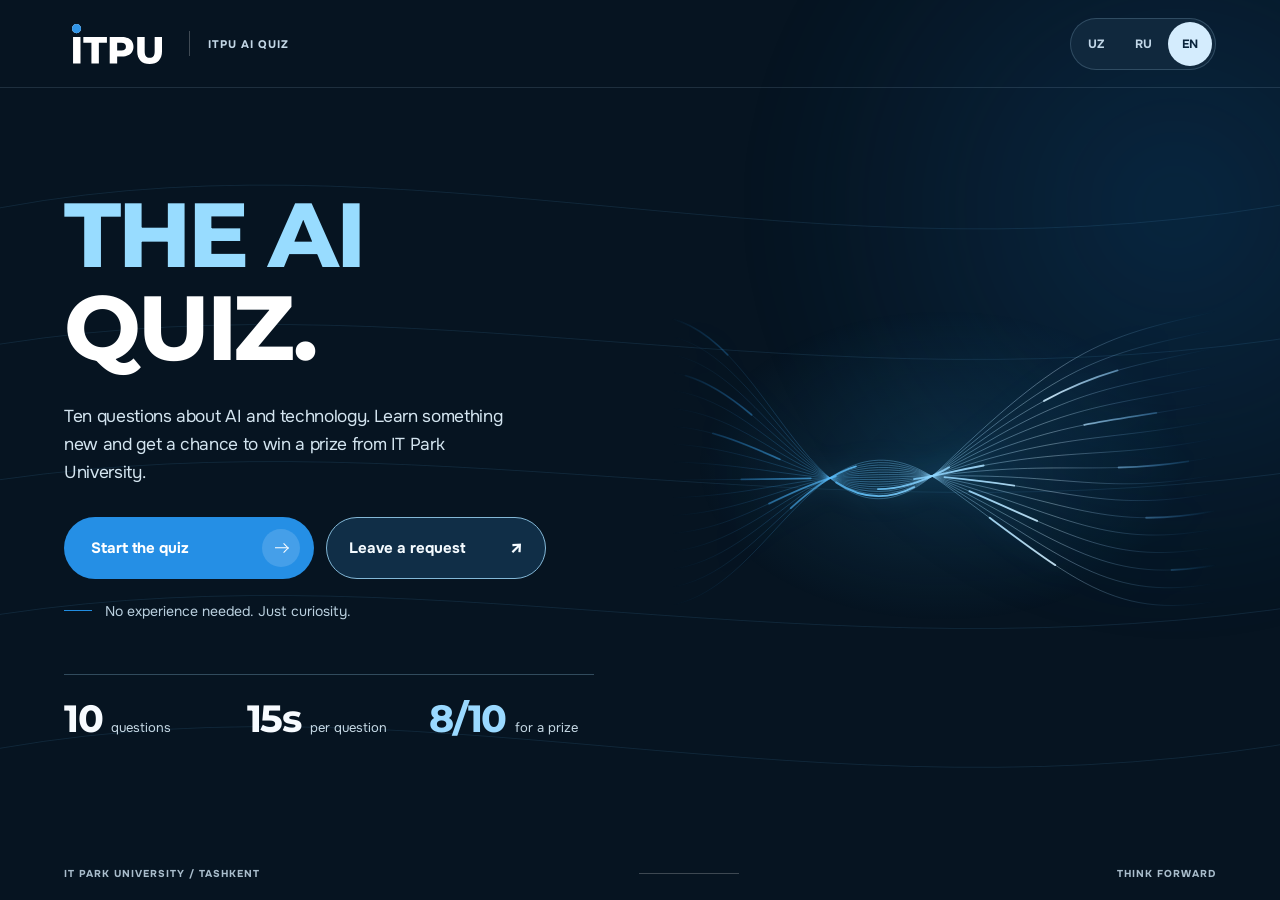
==== index.html @ 9bab6d3f "Improve AI fairness scenario" ====
<!doctype html>
<html lang="ru">
<head>
  <meta charset="UTF-8">
  <meta name="viewport" content="width=device-width,initial-scale=1,viewport-fit=cover">
  <meta name="theme-color" content="#091421">
  <meta name="description" content="ITPU AI Quiz — десять вопросов на логику и критическое мышление от IT Park University.">
  <meta property="og:title" content="ITPU AI Quiz — Your AI Instinct">
  <meta property="og:description" content="10 questions · 10 seconds each · IT Park University">
  <link rel="icon" href="assets/favicon.svg" type="image/svg+xml">
  <link rel="preload" href="assets/onest.ttf" as="font" type="font/ttf" crossorigin>
  <link rel="preload" href="assets/montserrat.ttf" as="font" type="font/ttf" crossorigin>
  <link rel="stylesheet" href="styles.css?v=20261111c">
  <title>ITPU AI Quiz — IT Park University</title>
</head>
<body data-stage="intro">
  <a class="skip" href="#screen">Skip to content</a>
  <div class="atmosphere" aria-hidden="true"><div class="atmosphere__grid"></div><div class="atmosphere__aura"></div><canvas id="ambient-canvas"></canvas></div>
  <div class="app-shell">
    <header class="site-header">
      <div class="header-brand"><a class="brand" href="./" aria-label="IT Park University"><img alt="ITPU" src="assets/itpu-logo.svg" width="106" height="52"></a><span class="brand-separator"></span><span class="brand-caption" id="brand-caption">ITPU AI QUIZ</span></div>
      <div class="header-tools"><span class="header-code">ITPU / 001</span><div class="language" role="group" aria-label="Language"><button data-lang="uz" type="button">UZ</button><button data-lang="ru" type="button">RU</button><button data-lang="en" type="button">EN</button></div></div>
    </header>
    <main id="screen" class="screen" tabindex="-1"></main>
    <footer class="site-footer"><span>IT PARK UNIVERSITY / TASHKENT</span><i></i><span>THINK FORWARD</span></footer>
  </div>
  <div class="wipe" id="wipe" aria-hidden="true"><span>ITPU<span class="wipe-dot">.</span></span></div>
  <div class="toast" id="toast" role="status" aria-live="polite"></div>
  <dialog id="privacy-dialog" class="privacy-dialog" aria-labelledby="privacy-title"><button id="privacy-close" class="privacy-close" type="button" aria-label="Close"><span aria-hidden="true"></span></button><span class="eyebrow">ITPU / PRIVACY</span><h2 id="privacy-title"></h2><p id="privacy-copy"></p><a id="privacy-link" href="https://itpu.uz/privacy" target="_blank" rel="noopener noreferrer"></a></dialog>
  <iframe hidden name="itpu-post-target" title="Registration transport" tabindex="-1"></iframe>
  <script src="config.js?v=20261111c"></script><script src="copy.js?v=20261111c"></script><script src="questions.js?v=20261111c"></script>
  <script src="app.js?v=20261111c"></script>
</body>
</html>
---- styles.css ----
@font-face{font-family:Montserrat;src:url('assets/montserrat.ttf') format('truetype');font-weight:100 900;font-style:normal;font-display:swap}
:root{--night:#091421;--night2:#0d2136;--blue:#3095e8;--sky:#75c1ff;--paper:#f6f9fc;--ink:#14283d;--muted:#78889a;--gap:clamp(22px,5.5vw,91px);--ease:cubic-bezier(.22,1,.36,1);font-family:Montserrat,Arial,sans-serif}
*,:before,:after{box-sizing:border-box}
html{min-height:100%;scroll-behavior:smooth}
body{margin:0;background:var(--night);color:white;min-height:100svh;-webkit-font-smoothing:antialiased;transition:background .6s var(--ease),color .6s var(--ease)}
body[data-stage='form'],body[data-stage='quiz']{background:var(--paper);color:var(--ink)}
button,input,select{font:inherit}button{cursor:pointer;-webkit-tap-highlight-color:transparent}a{color:inherit;text-decoration:none}
button:disabled{cursor:default}button:focus-visible,a:focus-visible,input:focus-visible,select:focus-visible{outline:3px solid #6db8f4;outline-offset:3px}
::selection{background:var(--blue);color:white}[hidden]{display:none!important}
.skip{position:absolute;left:12px;top:-120px;z-index:1000;background:white;color:black;padding:12px}.skip:focus{top:10px}
.app-shell{position:relative;z-index:2;display:flex;flex-direction:column;min-height:100svh;overflow:hidden;isolation:isolate}
.site-header{display:flex;align-items:center;justify-content:space-between;gap:16px;padding:18px var(--gap);min-height:90px;position:relative;z-index:20}
.header-brand,.header-tools{display:flex;align-items:center;gap:22px}.brand{display:flex;align-items:center;width:107px;height:54px}.brand img{width:106px;height:52px;object-fit:contain}
body[data-stage='form'] .brand img,body[data-stage='quiz'] .brand img{filter:brightness(0)}
.brand-separator{height:25px;width:1px;background:#ffffff3b}.brand-caption,.header-code,.site-footer,.eyebrow,.micro,.quiz-index,.question-tag,.result-badge{font-size:10px;letter-spacing:.15em;font-weight:750;text-transform:uppercase}
.brand-caption{color:#97a7ba}.header-code{color:#8da4b9}.language{display:flex;align-items:center;gap:3px;border:1px solid #ffffff30;background:#ffffff09;padding:4px;border-radius:99px;backdrop-filter:blur(12px)}
.language button{color:#b4c6d5;background:transparent;min-width:38px;height:32px;border-radius:99px;font-size:11px;font-weight:800;transition:background .25s,color .25s,transform .25s}.language button:hover{transform:translateY(-2px)}.language button[aria-pressed='true']{background:white;color:var(--night)}
body[data-stage='form'] .language,body[data-stage='quiz'] .language{background:#e9f0f7;border-color:#d9e4ee}body[data-stage='form'] .language button,body[data-stage='quiz'] .language button{color:#6f8195}body[data-stage='form'] .language button[aria-pressed='true'],body[data-stage='quiz'] .language button[aria-pressed='true']{background:var(--night);color:white}
body[data-stage='form'] .brand-separator,body[data-stage='quiz'] .brand-separator{background:#21395428}body[data-stage='form'] .brand-caption,body[data-stage='quiz'] .brand-caption{color:#66788c}
.site-footer{position:relative;z-index:3;display:flex;align-items:center;justify-content:space-between;gap:20px;color:#8a9bab;padding:18px var(--gap) max(20px,env(safe-area-inset-bottom));white-space:nowrap}.site-footer i{height:1px;width:100px;max-width:10vw;background:#ffffff39}body[data-stage='form'] .site-footer,body[data-stage='quiz'] .site-footer{color:#8393a3}body[data-stage='form'] .site-footer i,body[data-stage='quiz'] .site-footer i{background:#21395424}
.screen{position:relative;z-index:3;flex:1;width:100%;min-width:0;padding:18px var(--gap) 24px;display:flex;justify-content:center;align-items:center}.screen:focus{outline:none}.screen.enter>*{animation:rise .8s var(--ease) both}
@keyframes rise{from{opacity:0;transform:translateY(21px);filter:blur(5px)}to{opacity:1;transform:none;filter:blur(0)}}
.atmosphere{position:fixed;inset:0;pointer-events:none;overflow:hidden;z-index:0;transition:opacity .6s}.atmosphere__grid{position:absolute;inset:0;background-image:linear-gradient(#78b7ed0e 1px,transparent 1px),linear-gradient(90deg,#78b7ed0e 1px,transparent 1px);background-size:72px 72px;mask-image:linear-gradient(90deg,transparent 0%,black 50%)}
.atmosphere__aura{position:absolute;width:900px;max-width:105vw;aspect-ratio:1;right:-27%;top:-27%;border-radius:50%;background:radial-gradient(circle,#1b66aa40,transparent 68%);filter:blur(22px);animation:aura 18s infinite alternate ease-in-out}
#ambient-canvas{position:absolute;inset:0;width:100%;height:100%;opacity:.68}body[data-stage='form'] .atmosphere,body[data-stage='quiz'] .atmosphere{opacity:.1}
@keyframes aura{to{transform:translate(8%,10%) scale(1.1)}}
.eyebrow{display:flex;align-items:center;gap:12px;color:#99caf0}.eyebrow:before{content:'';width:7px;height:7px;flex-shrink:0;background:var(--blue);border-radius:50%;box-shadow:0 0 14px var(--blue)}
.hero{display:grid;grid-template-columns:minmax(0,1.05fr) minmax(320px,.95fr);gap:clamp(10px,4vw,60px);align-items:center;width:min(100%,1450px);min-height:min(680px,76vh)}
.hero-copy{position:relative;z-index:2}.hero h1{font-weight:780;letter-spacing:-.082em;line-height:.92;font-size:clamp(58px,8.3vw,148px);margin:33px 0 29px;white-space:nowrap}.hero h1 span{display:block}.hero h1 span:first-child{color:#6dc0ff}
.hero-lead{color:#c0cddb;line-height:1.7;font-size:clamp(14px,1.3vw,18px);letter-spacing:-.02em;max-width:510px;margin:0 0 30px}
.main-button{position:relative;display:inline-flex;align-items:center;justify-content:space-between;gap:26px;border:0;border-radius:99px;background:var(--blue);color:white;min-height:64px;min-width:250px;padding:0 14px 0 27px;font-size:13px;font-weight:740;box-shadow:0 15px 40px #1577ca36;transition:transform .32s var(--ease),box-shadow .32s,background .2s;overflow:hidden}
.main-button:before{content:'';position:absolute;inset:0;background:linear-gradient(115deg,transparent 35%,#ffffff32,transparent 67%);transform:translateX(-140%);transition:transform .65s}.main-button:hover:before{transform:translateX(140%)}.main-button:hover{transform:translateY(-3px);background:#2088df;box-shadow:0 20px 45px #1682d74c}.main-button:active{transform:scale(.99)}.main-button:disabled{opacity:.55;transform:none}
.button-arrow{position:relative;width:38px;height:38px;display:grid;place-items:center;border-radius:50%;background:#ffffff28;font-size:20px;flex:0 0 38px}
.hero-note{display:flex;align-items:center;gap:13px;margin:23px 0 0;font-size:11px;color:#8d9fb1}.hero-note:before{content:'';width:28px;height:1px;background:var(--blue)}
.hero-stats{display:flex;gap:clamp(17px,2.8vw,45px);align-items:baseline;margin-top:clamp(41px,7vh,85px);padding-top:21px;border-top:1px solid #ffffff2d;max-width:635px}.stat{display:flex;align-items:baseline;gap:10px}.stat strong{font-size:clamp(27px,3vw,43px);font-weight:730;letter-spacing:-.085em;white-space:nowrap}.stat span{font-size:10px;color:#9aa9b8}.stat:nth-child(3) strong{color:var(--sky)}
.hero-visual{height:min(650px,70vh);min-height:410px;position:relative;display:grid;place-items:center}.hero-visual>small{position:absolute;top:7%;right:4%;color:#7491a9;font-size:10px;letter-spacing:.17em;font-weight:750}
.orb-wrap{position:relative;width:min(42vw,555px);aspect-ratio:1;display:grid;place-items:center;animation:float 8s infinite alternate ease-in-out}.orb-glow{position:absolute;inset:0;background:radial-gradient(circle,#248fe963,transparent 65%);filter:blur(23px)}
.orb{width:72%;aspect-ratio:1;border-radius:50%;position:relative;overflow:hidden;transform:rotate(-14deg);background:radial-gradient(circle at 32% 26%,#d2f1ff,#67b7f5 18%,#165f9f 45%,#072643 69%,#010e20 100%);box-shadow:inset -25px -20px 52px #000a,inset 18px 12px 42px #c9ebff48,0 0 75px #258de854}
.orb:before{content:'';position:absolute;inset:0;border-radius:50%;background:repeating-linear-gradient(0deg,transparent 0 13px,#ffffff23 14px,transparent 15px),repeating-linear-gradient(90deg,transparent 0 13px,#ffffff1e 14px,transparent 15px);mask-image:radial-gradient(circle,black 40%,transparent 74%);animation:orbit-grid 16s linear infinite}
.orb:after{content:'';position:absolute;inset:0;border-radius:50%;background:radial-gradient(circle at 32% 27%,#ffffffa0,transparent 28%),linear-gradient(130deg,transparent 50%,#0008 87%)}
.orb-ring{position:absolute;width:94%;aspect-ratio:1;border:1px solid #a4d8ff66;border-radius:50%;transform:rotateX(63deg) rotateZ(-18deg);animation:spin 21s linear infinite}.orb-ring--two{width:114%;transform:rotateY(62deg) rotateZ(34deg);opacity:.55;animation-duration:28s;animation-direction:reverse}.orb-ring--three{width:126%;border-style:dashed;opacity:.4;animation-duration:32s}
.orb-chip{position:absolute;right:-2%;bottom:16%;font-size:10px;color:#bfd8ec;letter-spacing:.12em;line-height:1.8;padding:14px 19px;background:#071b32b9;border:1px solid #a2d1ff40;border-radius:10px;backdrop-filter:blur(13px)}.orb-chip b{display:block;font-size:23px;color:white;letter-spacing:-.06em}
@keyframes float{to{transform:translateY(-20px) rotate(2deg)}}@keyframes orbit-grid{to{transform:rotate(360deg)}}@keyframes spin{to{transform:rotateX(63deg) rotateZ(342deg)}}
.form-shell{width:min(100%,1330px);display:grid;grid-template-columns:minmax(0,.82fr) minmax(0,1fr);background:white;border:1px solid #dfe8f1;border-radius:19px;overflow:hidden;box-shadow:0 39px 95px #173b5e16;min-height:610px}
.form-aside{background:var(--night);padding:clamp(30px,4vw,65px);color:white;display:flex;flex-direction:column;justify-content:space-between;overflow:hidden;position:relative}.form-aside:before{content:'';position:absolute;width:600px;height:600px;right:-280px;top:0;background:radial-gradient(circle,#268de36b,transparent 60%);filter:blur(28px)}.form-aside>*{position:relative}
.form-aside-num{font-size:clamp(130px,19vw,250px);font-weight:760;line-height:.9;color:transparent;-webkit-text-stroke:1px #98d3ff5c;letter-spacing:-.13em}.form-aside h2{font-size:clamp(34px,4vw,65px);line-height:1.03;letter-spacing:-.07em;margin:0 0 16px;font-weight:735}.form-aside p{font-size:13px;line-height:1.75;color:#a8bbce;margin:0;max-width:410px}
.form-panel{display:flex;justify-content:center;flex-direction:column;padding:clamp(28px,4vw,62px)}.form-kicker{color:#208ce0;font-size:10px;font-weight:790;letter-spacing:.17em;margin:0 0 19px}.form-panel h1{font-size:clamp(27px,3vw,45px);font-weight:755;line-height:1.1;letter-spacing:-.065em;margin:0 0 14px}.form-desc{font-size:12px;color:#6f7f8f;line-height:1.6;margin:0 0 25px;max-width:510px}
.form-grid{display:grid;grid-template-columns:1fr 1fr;gap:16px}.field{display:flex;flex-direction:column;min-width:0;gap:8px}.field.full{grid-column:1/-1}.field>span{font-size:11px;color:#32475b;font-weight:740}.field small{color:#8c99a7;font-weight:520}
.field input,.field select{height:51px;width:100%;min-width:0;border:1px solid #dae4ed;border-radius:9px;background:#fafdff;color:#172c42;padding:0 14px;outline:none;font-size:12px;font-weight:590;transition:border-color .2s,box-shadow .2s}.field input::placeholder{color:#a3afbc;font-weight:500}.field input:focus,.field select:focus{border-color:#459fe6;box-shadow:0 0 0 4px #2e9df41a}
.field select{appearance:none;background-image:url("data:image/svg+xml,%3Csvg xmlns='http://www.w3.org/2000/svg' width='20' height='20'%3E%3Cpath d='m4 7 6 6 6-6' fill='none' stroke='%23566d82' stroke-width='1.6'/%3E%3C/svg%3E");background-repeat:no-repeat;background-position:right 10px center;padding-right:29px}
.check{display:flex;align-items:flex-start;gap:10px;font-size:11px;line-height:1.55;color:#526779;margin-top:14px;cursor:pointer}.check input{flex:0 0 18px;width:18px;height:18px;margin:0;accent-color:var(--blue)}.notice{border:1px solid #d0e5f8;border-radius:9px;background:#eef7ff;color:#4b6781;padding:12px;font-size:11px;line-height:1.6;margin-top:15px}
.text-link{display:inline;border:0;background:none;padding:0;color:#178bdc;text-decoration:underline;text-underline-offset:3px;font-size:11px;font-weight:650}.reg-actions{display:flex;flex-direction:column;gap:12px;margin-top:18px}.reg-actions .main-button{width:100%;min-height:56px}.guest{border:0;background:none;color:#74889a;font-size:11px;padding:8px;text-decoration:underline;text-underline-offset:3px}.reg-error{font-size:11px;color:#bb3446;line-height:1.5;font-weight:650;margin:0}
.ready{width:min(100%,990px);text-align:center;padding:40px 0 58px;position:relative}.ready:before{content:'';position:absolute;width:min(63vw,600px);aspect-ratio:1;top:37%;left:50%;transform:translate(-50%,-50%);border-radius:50%;border:1px solid #4288c92e;box-shadow:0 0 0 80px #4288c90c,0 0 0 165px #4288c907;pointer-events:none}.ready>*{position:relative}.ready .eyebrow{justify-content:center}.ready-number{font-size:clamp(100px,18vw,200px);font-weight:770;letter-spacing:-.14em;color:#54b5fa;line-height:.87;margin:30px 0}.ready h1{font-size:clamp(38px,6.6vw,83px);line-height:1.05;font-weight:765;letter-spacing:-.075em;margin:0 auto 23px;max-width:900px}.ready p{max-width:670px;margin:0 auto 30px;color:#b5c9d9;font-size:clamp(13px,1.35vw,17px);line-height:1.75}.ready .main-button{min-width:275px}
.quiz-shell{width:min(100%,1370px);padding-block:10px;min-height:570px;display:flex;flex-direction:column;justify-content:center}.quiz-head{display:flex;align-items:flex-end;justify-content:space-between;gap:15px;margin-bottom:18px}.quiz-index{color:#788da0}.quiz-index b{font-size:32px;letter-spacing:-.075em;color:var(--ink);margin:0 6px}.quiz-head small{font-size:10px;color:#91a3b3;letter-spacing:.1em;font-weight:650}.progress{background:#e0e9f1;height:4px;border-radius:99px;overflow:hidden;margin-bottom:clamp(28px,5vh,60px)}.progress span{display:block;height:100%;background:var(--blue);border-radius:99px;transition:width .4s var(--ease)}
.quiz-grid{display:grid;grid-template-columns:minmax(0,.95fr) minmax(0,1.07fr);align-items:center;gap:clamp(25px,5vw,80px)}.question-side{display:flex;flex-direction:column;justify-content:space-between;align-self:stretch;min-width:0;padding:13px 0}.question-tag{color:#2897e6;display:flex;align-items:center;gap:12px;margin-bottom:25px}.question-tag:before{content:'';height:1px;width:25px;background:var(--blue)}.question-side h1{font-size:clamp(30px,4vw,59px);font-weight:770;line-height:1.16;letter-spacing:-.064em;color:var(--ink);margin:0;text-wrap:balance}
.timer-block{margin-top:34px;display:flex;align-items:center;gap:21px}.timer{position:relative;width:108px;height:108px;flex:0 0 108px}.timer svg{height:100%;width:100%;transform:rotate(-90deg)}.timer circle{fill:none;stroke-width:5}.timer-track{stroke:#dae8f3}.timer-progress{stroke:var(--blue);stroke-linecap:round}.timer strong{position:absolute;inset:0;display:grid;place-items:center;font-size:32px;letter-spacing:-.07em;color:var(--ink);font-variant-numeric:tabular-nums}.timer-label{display:flex;flex-direction:column;gap:9px}.timer-label span{font-size:10px;letter-spacing:.14em;color:#859bb0;font-weight:750}.timer-label b{font-size:12px;font-weight:680;color:#42617a}.quiz-shell.urgent .timer-progress{stroke:#e06765}.quiz-shell.urgent .timer strong{color:#d24e57}
.answers{display:flex;flex-direction:column;gap:9px}.answer{display:flex;align-items:center;gap:15px;width:100%;min-height:71px;border:1px solid #d9e4ee;border-radius:12px;padding:11px 18px;background:white;color:#193047;text-align:left;line-height:1.4;font-size:clamp(12px,1vw,14px);font-weight:650;box-shadow:0 4px 14px #173b5e08;transition:transform .23s var(--ease),background .2s,border-color .2s,box-shadow .2s}.answer:hover:not(:disabled){transform:translateX(5px);border-color:#8fc7f2;box-shadow:0 13px 28px #1b80cd1c}.answer-key{display:grid;place-items:center;border:1px solid #dbe7f0;border-radius:8px;color:#7d90a4;width:35px;height:35px;flex:0 0 35px;font-size:11px}.answer-text{min-width:0;flex:1}.answer-arrow{font-size:18px;color:#569ed9;opacity:0;transform:translateX(-5px);transition:opacity .2s,transform .2s}.answer:hover:not(:disabled) .answer-arrow{opacity:1;transform:none}.answer.selected{background:#1b83d7;border-color:#1b83d7;color:white;transform:translateX(4px);box-shadow:0 15px 35px #217ecc46}.answer.selected .answer-key{color:white;background:#ffffff24;border-color:#ffffff6c}.answer.selected .answer-arrow{color:white;opacity:1;transform:none}.answer.locked:not(.selected){opacity:.42}
.quiz-foot{display:flex;align-items:center;justify-content:space-between;font-size:9px;color:#91a5b8;letter-spacing:.12em;font-weight:750;margin-top:22px}.bars{display:flex;align-items:flex-end;gap:4px;height:16px}.bars i{height:8px;width:3px;background:#3599e8;border-radius:4px;animation:bars 1s infinite alternate}.bars i:nth-child(2){height:14px;animation-delay:-.3s}.bars i:nth-child(3){height:10px;animation-delay:-.5s}.bars i:nth-child(4){height:16px;animation-delay:-.7s}@keyframes bars{to{height:4px;opacity:.4}}
.results{width:min(100%,1200px);display:grid;grid-template-columns:1.1fr .9fr;gap:clamp(25px,5vw,75px);align-items:center;padding:25px 0}.result-main h1{font-size:clamp(42px,6vw,83px);letter-spacing:-.078em;line-height:1;margin:20px 0 27px}.score{display:flex;align-items:baseline;gap:17px}.score strong{font-size:clamp(115px,18vw,218px);line-height:.86;letter-spacing:-.14em;font-weight:740;color:#68baff;font-variant-numeric:tabular-nums}.score span{font-size:clamp(19px,2.5vw,32px);color:#9fb3c7;font-weight:650;letter-spacing:-.05em}.result-badge{display:inline-block;border:1px solid #65aee75c;border-radius:99px;color:#a7d4f4;padding:9px 14px;margin:22px 0 0}.result-main p{font-size:clamp(13px,1.4vw,17px);color:#b2c5d7;line-height:1.65;max-width:580px}.result-tools{display:flex;gap:10px;flex-wrap:wrap;margin-top:23px}
.secondary-button{background:transparent;border:1px solid #ffffff50;border-radius:99px;color:#d2e4f1;min-height:44px;padding:0 19px;font-size:11px;font-weight:690;transition:background .2s}.secondary-button:hover{background:#ffffff18}
.result-card{position:relative;background:linear-gradient(140deg,#1c405f,#0b1b2e);padding:clamp(24px,3.4vw,46px);border:1px solid #ffffff31;border-radius:22px;box-shadow:0 30px 75px #0003;overflow:hidden}.result-card:before{content:'';position:absolute;width:300px;height:300px;right:-130px;top:-170px;background:radial-gradient(circle,#3a9bf171,transparent 70%);filter:blur(25px)}.result-card>*{position:relative}.result-card h2{font-size:clamp(25px,3vw,41px);line-height:1.12;letter-spacing:-.065em;margin:20px 0}.result-card p{font-size:12px;line-height:1.75;color:#b5c8da;margin:0 0 25px}.result-card .main-button{width:100%;min-width:0;min-height:60px;font-size:12px}.claim{background:#071a2f9e;border:1px dashed #82b8e86d;border-radius:10px;padding:17px 20px;margin:15px 0 26px}.claim small{display:block;color:#8fadc5;letter-spacing:.14em;font-size:10px;margin-bottom:7px}.claim strong{font-size:24px;letter-spacing:.10em;overflow-wrap:anywhere}
.recap{grid-column:1/-1;margin-top:15px}.recap-toggle{display:flex;align-items:center;justify-content:space-between;gap:15px;width:100%;background:transparent;border:0;border-top:1px solid #ffffff46;color:white;padding:24px 0;font-size:13px;font-weight:730;text-align:left}.recap-toggle span{font-size:23px;transition:transform .3s}.recap-toggle[aria-expanded='true'] span{transform:rotate(45deg)}.recap-list{display:grid;grid-template-columns:1fr 1fr;gap:13px}.recap-item{background:white;color:var(--ink);border-radius:12px;padding:22px;min-width:0}.recap-item small{color:#5396c6;font-size:10px;font-weight:800;letter-spacing:.1em}.recap-item h3{font-size:14px;line-height:1.45;letter-spacing:-.03em;margin:13px 0}.recap-item div{font-size:11px;border-radius:6px;background:#eaf7ee;color:#276849;padding:9px 11px;font-weight:730;line-height:1.5}.recap-item div.wrong{background:#fff0f2;color:#aa5160;margin-bottom:7px}.recap-item p{font-size:11px;line-height:1.65;color:#6b7d8d}
.wipe{position:fixed;inset:0;z-index:60;background:#258fe4;display:grid;place-items:center;transform:translateY(102%);pointer-events:none;transition:transform .47s cubic-bezier(.73,.05,.19,1)}.wipe.cover{transform:translateY(0)}.wipe.leave{transform:translateY(-102%)}.wipe span{font-size:clamp(75px,15vw,195px);letter-spacing:-.095em;font-weight:770;color:white}.wipe-dot{color:#0c273e!important}
.toast{position:fixed;z-index:100;bottom:38px;left:50%;transform:translate(-50%,25px);opacity:0;pointer-events:none;border-radius:99px;padding:12px 22px;background:#122941;color:white;font-size:12px;border:1px solid #456d91;max-width:94vw;text-align:center;transition:transform .3s,opacity .3s}.toast.show{transform:translate(-50%,0);opacity:1}
.privacy-dialog{color:#172b40;background:white;border:1px solid #dbe6ef;border-radius:17px;max-width:min(90vw,560px);padding:35px;box-shadow:0 40px 110px #0007}.privacy-dialog::backdrop{background:#03101cc9;backdrop-filter:blur(7px)}.privacy-dialog h2{font-size:27px;letter-spacing:-.055em;margin:22px 0 15px}.privacy-dialog p{font-size:12px;line-height:1.8;color:#587086}.privacy-dialog a{color:#1989df;font-size:12px;text-decoration:underline}.privacy-close{float:right;background:#eaf1f7;border:0;border-radius:50%;width:40px;height:40px;font-size:23px;color:#14283d}.privacy-dialog .eyebrow{color:#188bdc}.demo-ribbon{position:fixed;right:12px;bottom:10px;z-index:55;border:1px solid #81b8e366;border-radius:99px;background:#0b2239e8;color:#bbdef6;font-size:9px;letter-spacing:.09em;font-weight:780;padding:7px 10px;pointer-events:none}
@media(max-width:1080px){.hero h1{font-size:clamp(59px,8vw,107px)}.hero-visual{min-height:350px}.quiz-grid{gap:30px}.answer{min-height:63px}}
@media(max-width:850px){.site-header{min-height:78px}.brand-caption,.brand-separator,.header-code{display:none}.hero{display:flex;flex-direction:column;align-items:stretch;gap:0}.hero-visual{order:-1;height:305px;min-height:0}.orb-wrap{width:min(65vw,355px)}.hero h1{font-size:clamp(56px,11vw,90px);margin:25px 0 18px}.hero-lead{margin-bottom:24px}.hero-stats{max-width:none;margin-top:35px}.form-shell{grid-template-columns:1fr}.form-aside{min-height:172px;padding:27px 32px}.form-aside-num{position:absolute;right:25px;top:25px;font-size:135px}.form-aside h2{font-size:28px;margin:14px 0 0;max-width:70%}.form-aside p{display:none}.form-panel{padding:29px 32px}.quiz-grid{display:flex;flex-direction:column;align-items:stretch;gap:21px}.question-side h1{font-size:clamp(28px,5vw,42px)}.question-tag{margin-bottom:13px}.timer-block{margin-top:17px}.timer{height:72px;width:72px;flex-basis:72px}.timer strong{font-size:24px}.progress{margin-bottom:25px}.results{grid-template-columns:1fr;gap:26px}.result-card{max-width:none}.recap-list{grid-template-columns:1fr}.result-main h1{margin-bottom:20px}.score strong{font-size:clamp(130px,23vw,190px)}}
@media(max-width:550px){:root{--gap:20px}.site-header{min-height:64px;padding:8px var(--gap)}.brand{width:83px;height:48px}.brand img{width:84px;height:auto}.language{padding:3px}.language button{min-width:34px;height:31px;font-size:10px}.site-footer{font-size:8px;padding-top:10px;letter-spacing:.1em}.site-footer i{width:28px}.screen{padding:5px var(--gap) 20px;align-items:stretch}.hero{justify-content:center}.hero-visual{height:205px}.orb-wrap{width:min(59vw,245px)}.orb-chip{right:3%;bottom:-1%;font-size:8px;padding:8px 10px}.orb-chip b{font-size:17px}.hero-visual>small{font-size:8px}.eyebrow{font-size:9px;letter-spacing:.12em}.hero h1{font-size:clamp(48px,12vw,68px);line-height:.94;margin:18px 0 17px}.hero-lead{font-size:12px;line-height:1.65;margin-bottom:22px}.main-button{min-height:57px;min-width:0;padding:0 11px 0 22px;font-size:12px}.button-arrow{width:36px;height:36px;flex-basis:36px}.hero-note{font-size:10px;margin-top:18px}.hero-stats{margin-top:26px;gap:10px;justify-content:space-between;padding-top:17px}.stat{display:block}.stat strong{display:block;font-size:29px}.stat span{display:block;font-size:9px;margin-top:4px}.form-shell{border-radius:13px;align-self:center}.form-aside{min-height:131px;padding:19px 22px}.form-aside-num{font-size:103px;right:22px;top:18px}.form-aside h2{font-size:23px;margin-top:7px}.form-panel{padding:21px 21px 25px}.form-kicker{font-size:9px;margin-bottom:13px}.form-panel h1{font-size:27px}.form-desc{font-size:11px;line-height:1.6;margin-bottom:18px}.form-grid{gap:12px}.field>span{font-size:10px}.field input,.field select{height:45px;padding:0 11px;font-size:11px}.field.phone{grid-column:1/-1}.check{font-size:10px}.notice{font-size:10px}.reg-actions{margin-top:14px}.reg-actions .main-button{min-height:51px}.ready{align-self:center;padding:20px 0}.ready-number{font-size:118px;margin:28px 0}.ready h1{font-size:clamp(39px,9.7vw,55px);margin-bottom:18px}.ready p{font-size:12px}.ready .main-button{width:100%;min-width:0}.quiz-shell{min-height:0;padding-top:4px;align-self:stretch;justify-content:flex-start}.quiz-head{margin-bottom:11px}.quiz-index{font-size:9px}.quiz-index b{font-size:24px}.quiz-head small{font-size:8px}.progress{height:3px;margin-bottom:16px}.quiz-grid{gap:15px}.question-side{padding:0}.question-tag{font-size:9px;margin-bottom:10px}.question-side h1{font-size:clamp(24px,6.35vw,33px);letter-spacing:-.055em;line-height:1.2}.timer-block{gap:12px;margin-top:13px}.timer{height:61px;width:61px;flex-basis:61px}.timer strong{font-size:21px}.timer-label{gap:4px}.timer-label span{font-size:9px}.timer-label b{font-size:10px}.answers{gap:7px}.answer{min-height:54px;border-radius:9px;padding:8px 10px;gap:11px;font-size:clamp(11px,3vw,12px)}.answer-key{height:30px;width:30px;flex-basis:30px;border-radius:7px}.answer-arrow{display:none}.quiz-foot{margin-top:12px;font-size:8px}.results{align-self:flex-start;padding:16px 0}.result-main h1{font-size:clamp(40px,10.5vw,64px)}.score strong{font-size:130px}.score span{font-size:21px}.result-card{padding:25px;border-radius:15px}.result-card h2{font-size:29px}.result-card .main-button{font-size:11px}.recap-toggle{font-size:11px}.recap-item{padding:18px}.privacy-dialog{padding:24px}}
@media(max-width:550px) and (max-height:730px){.site-header{min-height:55px;padding-top:3px;padding-bottom:3px}.site-footer{font-size:7px}.hero-visual{height:148px}.orb-wrap{width:178px}.hero h1{font-size:clamp(45px,11.5vw,64px);margin:13px 0}.hero-lead{margin-bottom:15px}.hero-stats{margin-top:17px}.hero-note{margin-top:11px}.quiz-grid{gap:10px}.question-side h1{font-size:clamp(23px,6vw,31px)}.timer-block{margin-top:8px}.timer{width:52px;height:52px;flex-basis:52px}.timer strong{font-size:19px}.answer{min-height:48px;padding-top:6px;padding-bottom:6px}.progress{margin-bottom:11px}.quiz-foot{margin-top:7px}}
@media(prefers-reduced-motion:reduce){*,:before,:after{animation-duration:.001ms!important;animation-iteration-count:1!important;transition-duration:.001ms!important;scroll-behavior:auto!important}.wipe{display:none}}
/* Motion and touch refinements: calm ambient light, clear state changes. */
.atmosphere__grid{opacity:.35;animation:field-drift 34s ease-in-out infinite alternate}
.atmosphere__aura{animation-duration:24s}
@keyframes field-drift{from{transform:translate3d(0,0,0)}to{transform:translate3d(-18px,12px,0)}}
.screen.enter>*{animation:screen-arrive .38s cubic-bezier(.16,1,.3,1) both}
@keyframes screen-arrive{from{opacity:.68;transform:translateY(8px)}to{opacity:1;transform:none}}
.wipe{transition-duration:.32s}
.answer:active:not(:disabled),.main-button:active:not(:disabled){transform:scale(.985)}
.answer:focus-visible{outline-color:#1268ad}
.language button{border:0;min-height:44px;min-width:44px}
.field input,.field select{font-size:16px}
.check{font-size:13px}.check input{width:22px;height:22px;flex-basis:22px}
.guest{min-height:44px;font-size:12px}
.answer-text,.question-side h1,.hero h1,.result-card h2{overflow-wrap:anywhere}
@media(max-width:550px){
  :root{--gap:16px}
  .site-header{min-height:66px;gap:8px;padding-left:max(var(--gap),env(safe-area-inset-left));padding-right:max(var(--gap),env(safe-area-inset-right))}
  .language button{min-width:40px;height:44px;font-size:11px}
  .screen{padding-left:max(var(--gap),env(safe-area-inset-left));padding-right:max(var(--gap),env(safe-area-inset-right))}
  .form-grid{grid-template-columns:1fr 1fr}
  .field input,.field select{font-size:16px;min-height:48px}
  .field>span{font-size:12px}.form-desc,.check,.notice{font-size:12px}
  .answer{min-height:52px;font-size:13px;line-height:1.35}
  .timer-label b{font-size:11px}.question-side h1{font-size:clamp(23px,6.1vw,31px)}
  .site-footer{gap:8px;font-size:7px;letter-spacing:.05em}
  .recap-toggle{min-height:56px;font-size:13px}.recap-item div,.recap-item p{font-size:13px}
}
@media(max-width:350px){.form-grid{grid-template-columns:1fr}.field.full,.field.phone{grid-column:auto}.hero h1{font-size:clamp(42px,12vw,48px)}.site-footer i{display:none}}
@media(prefers-reduced-motion:reduce){.atmosphere__grid{animation:none}.screen.enter>*{animation:none}}
/* Keep the demo indicator visible without covering form controls. */
.demo-ribbon{position:relative;right:auto;bottom:auto;display:table;margin:0 auto 12px;z-index:3}
@media(max-width:550px){.form-grid{grid-template-columns:1fr}.field.full,.field.phone{grid-column:auto}}
/* ITPU / SIGNAL — visual direction */
:root{--night:#061323;--night2:#0a213a;--blue:#258fe5;--sky:#82ccff;--paper:#f3f7fb;--ink:#0b2742;--ease:cubic-bezier(.16,1,.3,1)}
body{background:var(--night)}
.site-header{border-bottom:1px solid #a9dbff1c;padding-top:13px;padding-bottom:13px}
.header-brand,.header-tools{gap:18px}.brand-caption,.header-code{letter-spacing:.12em;color:#acc8dd}
.language{border-color:#b5dcf333;background:#0b223b;padding:3px;backdrop-filter:none}
.language button{color:#c2d7e8}.language button[aria-pressed='true']{background:#d4ecfd;color:#09233b}
.atmosphere__grid{opacity:.2;mask-image:radial-gradient(ellipse at 75% 50%,#000 4%,transparent 72%)}
.atmosphere__aura{background:radial-gradient(circle,#126db76b,transparent 65%);opacity:.62}
.hero{grid-template-columns:minmax(0,1fr) minmax(0,1fr);gap:0;min-height:min(720px,75vh);max-width:1510px}
.hero-copy{padding:clamp(20px,4vw,70px) 0;z-index:3}
.hero h1{font-size:clamp(56px,7vw,108px);line-height:.95;letter-spacing:-.04em;margin:25px 0 28px;white-space:normal}
.hero h1 span:first-child{color:#8fd4ff}.hero h1 span:last-child{color:#fff}
.hero-lead{max-width:520px;color:#c7d9e8;line-height:1.75;font-size:clamp(14px,1.2vw,17px)}
.hero-stats{max-width:540px;border-top:1px solid #aad3ed45}
.stat strong{letter-spacing:-.04em}.stat span{color:#bed0df}
.hero-visual{height:min(650px,67vh);min-height:410px;isolation:isolate}
.hero-visual:before,.hero-visual:after{content:'';position:absolute;inset:7% 2%;border:1px solid #9fd5fa24;border-radius:50%;transform:rotate(-20deg) scaleX(.82);pointer-events:none}
.hero-visual:after{inset:17% -4%;transform:rotate(52deg) scaleX(.72);border-color:#79c2f638}
.hero-visual>small{top:8%;right:3%;color:#a0c5df;letter-spacing:.14em}
.orb-wrap{width:min(40vw,530px);animation:signal-float 11s ease-in-out infinite alternate}
.orb-glow{inset:-10%;background:radial-gradient(circle,#248fe957,transparent 62%);filter:blur(30px)}
.orb{width:70%;background:radial-gradient(circle at 29% 24%,#f2fcff 0%,#87d7ff 9%,#389bdc 25%,#0b436e 52%,#061b30 75%,#031120 100%);box-shadow:inset -25px -20px 52px #0009,inset 10px 7px 34px #e0f5ff50,0 28px 90px #03101dbb}
.orb:before{background:repeating-linear-gradient(0deg,transparent 0 13px,#c2eaff24 14px,transparent 15px),repeating-linear-gradient(90deg,transparent 0 13px,#c2eaff20 14px,transparent 15px)}
.orb-ring{border-color:#b5e3ff80;animation:signal-orbit-one 24s linear infinite}
.orb-ring--two{animation:signal-orbit-two 31s linear infinite}
.orb-ring--three{animation:signal-orbit-three 42s linear infinite}
.orb-chip{background:#071a2fee;border-color:#aedcfa50;color:#d0e6f5;backdrop-filter:none;box-shadow:0 15px 45px #0004;letter-spacing:.09em}
.orb-chip b{color:#fff;letter-spacing:-.025em}
@keyframes signal-float{to{transform:translate3d(0,-12px,0)}}
@keyframes signal-orbit-one{to{transform:rotateX(63deg) rotateZ(342deg)}}
@keyframes signal-orbit-two{to{transform:rotateY(62deg) rotateZ(-326deg)}}
@keyframes signal-orbit-three{to{transform:rotateX(63deg) rotateZ(-378deg)}}
.main-button{background:#258fe5;box-shadow:0 12px 30px #0871bf36;letter-spacing:.01em}
.main-button:hover{background:#147ecf}.main-button:focus-visible{outline-color:#8bd4ff}
.form-shell{border-radius:16px;box-shadow:0 26px 80px #0c2e4818}
.form-aside{background:#08213a}.form-aside h2,.form-panel h1,.ready h1,.question-side h1,.result-main h1,.result-card h2{letter-spacing:-.04em}
.form-aside-num{letter-spacing:-.04em;color:#74c4ff10;-webkit-text-stroke:1px #8bd3ff70}
.field input,.field select{border-color:#c9d9e6;background:#fff;color:#0b2742}
.field input::placeholder{color:#657f94}.form-desc{color:#526b7d}.check{color:#37536b}
.quiz-shell{max-width:1290px}.quiz-head{align-items:center}.quiz-index b{letter-spacing:-.04em}
.progress{height:5px;background:#d5e4f0}.progress span{background:#258fe5}
.question-tag{color:#126cab}.question-side h1{line-height:1.12}
.timer{background:#fff;border-radius:50%;box-shadow:0 12px 30px #1b5d8d12}
.answer{border-color:#cddde9;box-shadow:none;border-radius:10px;font-weight:650;transition:transform .18s var(--ease),background .18s,border-color .18s}
.answer-key{color:#315b79;border-color:#cbdde9;background:#f1f8fd}.answer:hover:not(:disabled){box-shadow:0 8px 22px #1474bb15}
.answer.selected{background:#086ebd;border-color:#086ebd}
.result-card{background:linear-gradient(145deg,#123d60,#081a2c);border-color:#94cfee33;border-radius:16px}
.result-main h1,.score strong{letter-spacing:-.04em}.score strong{color:#8bd1ff}
.recap-item{border-radius:10px}.wipe{background:#198ddd}.wipe span{letter-spacing:-.04em}
@media(max-width:850px){.hero{display:flex;flex-direction:column;gap:0}.hero-visual{height:300px;min-height:0;order:-1}.hero-copy{padding:0}.orb-wrap{width:min(62vw,330px)}.hero h1{font-size:clamp(48px,10vw,78px)}}
@media(max-width:550px){
 .site-header{min-height:66px}.screen{padding-top:12px}.hero{justify-content:flex-start}
 .hero-visual{height:clamp(190px,55vw,250px);min-height:0}.orb-wrap{width:min(62vw,245px)}
 .hero h1{font-size:clamp(39px,10.7vw,58px);line-height:1;letter-spacing:-.035em;margin:16px 0}
 .hero-lead{font-size:14px;line-height:1.6;margin-bottom:20px}.hero-note{font-size:11px;color:#bfd0df}
 .hero-stats{margin-top:24px}.stat strong{font-size:30px}.stat span{font-size:10px}
 .hero-visual>small{right:1%;top:7%;font-size:8px}.orb-chip{right:-3%;bottom:0}
 .form-panel{padding:25px 21px}.form-desc{font-size:13px}.field>span{font-size:12px}
 .question-side h1{font-size:clamp(23px,6.2vw,31px);line-height:1.16}.answer{font-size:13px;min-height:52px}
}
@media(max-width:350px){.hero h1{font-size:clamp(36px,11vw,41px)}.hero-visual{height:175px}.orb-wrap{width:185px}.hero-lead{font-size:13px}}
@media(prefers-reduced-motion:reduce){.orb-wrap,.orb-ring,.orb-ring--two,.orb-ring--three{animation:none!important}}
/* ITPU signal system: a restrained, continuous visual language. */
:root{--night:#061421;--paper:#f4f8fb;--ink:#102b42;--blue:#218de1;--sky:#9ad9ff;--gap:clamp(22px,5vw,86px)}
html{scrollbar-color:#4f9ed3 #07192b}
body{background:#061421;color:#f7fbff}
.site-header{min-height:88px;border-bottom:1px solid #b8dcf523}
.brand,.brand img{flex-shrink:0}.brand-caption{font-size:11px;color:#c2d6e5}.header-code{display:none}
.language{border:1px solid #a6cae337;background:#102b42;padding:3px}.language button{min-height:44px;min-width:44px;font-size:12px}
.site-footer{font-size:10px;letter-spacing:.1em;color:#a9bdcc}
.atmosphere__grid{display:none}.atmosphere__aura{opacity:.5;filter:blur(35px)}
#ambient-canvas{opacity:.9}body[data-stage='form'] .atmosphere,body[data-stage='quiz'] .atmosphere{opacity:.7}
.hero{max-width:1400px;grid-template-columns:minmax(0,1fr) minmax(0,1fr);gap:clamp(24px,3vw,65px);min-height:min(700px,72vh)}
.hero-copy{padding:40px 0}.hero-copy>.eyebrow{display:none}
.hero h1{margin:0 0 30px;font-size:clamp(56px,6.9vw,102px);line-height:.97;letter-spacing:-.035em;font-weight:760;white-space:normal;overflow-wrap:normal}
.hero h1 span:first-child{color:#98dcff}.hero h1 span:last-child{color:#fff}
.hero-lead{font-size:clamp(16px,1.25vw,19px);line-height:1.7;color:#d4e2eb;max-width:530px}
.hero-note{font-size:13px;color:#b9d0df}.hero-stats{margin-top:clamp(40px,7vh,80px);padding-top:20px;border-top-color:#9bd1ef4a}
.stat{gap:9px}.stat strong{font-size:clamp(30px,3vw,42px);letter-spacing:-.025em}.stat span{font-size:12px;color:#c3d7e5}
.hero-visual{height:auto;min-height:0;aspect-ratio:1.3;display:grid;place-items:center;overflow:hidden;isolation:isolate}
.hero-visual:before,.hero-visual:after{display:none}.signal{display:block;width:100%;height:auto;overflow:visible;filter:drop-shadow(0 0 12px #2b9cdf3d)}
.signal path{stroke:url(#signal-gradient);stroke-width:1.7;opacity:.22;stroke-dasharray:110 1100;stroke-dashoffset:calc(var(--line) * -35);animation:signal-flow 8s linear infinite;animation-delay:calc(var(--line) * -.12s)}
@keyframes signal-flow{0%{stroke-dashoffset:950;opacity:.18}45%{opacity:.68}100%{stroke-dashoffset:-250;opacity:.18}}
.main-button{font-size:14px;min-height:62px;letter-spacing:0;box-shadow:none;transition:transform .18s var(--ease),background .25s,box-shadow .25s}
.main-button:active,.secondary-button:active,.language button:active{transform:scale(.97)}
.main-button:hover{box-shadow:0 12px 30px #1471bb42}.button-arrow{position:relative;background:#ffffff25}
.button-arrow:before,.answer-arrow:before{content:'';position:absolute;width:12px;height:1.5px;background:currentColor;left:50%;top:50%;transform:translate(-50%,-50%)}
.button-arrow:after,.answer-arrow:after{content:'';position:absolute;width:7px;height:7px;border-top:1.5px solid currentColor;border-right:1.5px solid currentColor;left:50%;top:50%;transform:translate(-8%,-50%) rotate(45deg)}
.main-button:hover .button-arrow{transform:translateX(3px)}.button-arrow{transition:transform .25s var(--ease)}
.form-aside .eyebrow,.form-kicker{display:none}.form-aside h2{font-size:clamp(32px,4vw,58px);line-height:1.1;letter-spacing:-.035em}
.form-panel h1{font-size:clamp(30px,3vw,44px);letter-spacing:-.035em}.form-desc{font-size:15px;color:#4b6478}
.field>span{font-size:13px}.field input,.field select{font-size:16px;min-height:52px}.check{font-size:13px}.text-link,.reg-error{font-size:13px}
.registration-paused{width:min(100%,700px);padding:clamp(30px,5vw,70px);background:#fff;color:var(--ink);border-radius:16px;box-shadow:0 30px 90px #1b466119}
.registration-paused h1{font-size:clamp(32px,5vw,58px);line-height:1.1;letter-spacing:-.035em;margin:0 0 20px}.registration-paused p{font-size:17px;line-height:1.65;color:#48677d;max-width:50ch;margin:0}.paused-mark{width:44px;height:4px;background:#258fe5;margin-bottom:30px}
.quiz-head small,.quiz-foot .bars{display:none}.question-side h1{font-size:clamp(32px,3.6vw,54px);line-height:1.16;letter-spacing:-.035em}.question-tag{font-size:12px}
.answer{font-size:clamp(15px,1.15vw,17px);min-height:68px;transition:transform .2s var(--ease),border-color .2s,background .2s,box-shadow .2s}.answer:active:not(:disabled){transform:scale(.985);background:#e6f4ff}
.answer-arrow{position:relative;width:20px;height:20px;flex:0 0 20px}.answer-key{font-size:12px}
.timer-label span,.timer-label b{font-size:12px}.result-main p,.result-card p{font-size:16px}.secondary-button,.recap-toggle{font-size:13px}
.wipe{background:#0b3452;transform:translateX(-102%);transition:transform .42s cubic-bezier(.65,0,.2,1)}.wipe.cover{transform:translateX(0)}.wipe.leave{transform:translateX(102%)}.wipe>span{display:none}
.privacy-close span:before,.privacy-close span:after{content:'';position:absolute;left:12px;top:19px;width:16px;height:2px;background:currentColor;transform:rotate(45deg)}.privacy-close span:after{transform:rotate(-45deg)}.privacy-close{position:relative}
@media(max-width:850px){.hero{display:flex;flex-direction:column;align-items:stretch;gap:0}.hero-copy{order:0;padding:25px 0 0}.hero-visual{order:1;width:100%;height:auto;aspect-ratio:1.65;margin:8px 0 0}.hero h1{font-size:clamp(46px,9vw,72px)}.hero-stats{margin-top:30px}.form-aside h2{font-size:28px}}
@media(max-width:550px){:root{--gap:20px}.site-header{padding:8px max(var(--gap),env(safe-area-inset-right)) 8px max(var(--gap),env(safe-area-inset-left));min-height:68px}.brand{width:78px;height:46px}.brand img{width:78px}.language{gap:0}.language button{min-width:39px;height:42px}.screen{padding:12px max(var(--gap),env(safe-area-inset-right)) 24px max(var(--gap),env(safe-area-inset-left))}.hero{justify-content:flex-start}.hero-copy{padding-top:22px}.hero h1{font-size:clamp(40px,10vw,58px);line-height:1.02;margin:0 0 20px;overflow-wrap:anywhere}.hero-lead{font-size:15px;line-height:1.65;margin-bottom:22px}.hero-note{font-size:12px}.hero-stats{gap:10px;padding-top:19px;margin-top:25px}.stat strong{font-size:29px}.stat span{font-size:11px}.hero-visual{height:auto;min-height:0;aspect-ratio:1.8;margin-top:10px}.signal{width:100%;height:100%}.form-panel{padding:25px 21px}.form-panel h1{font-size:29px}.form-desc{font-size:14px}.question-side h1{font-size:clamp(25px,6.8vw,34px);line-height:1.18}.answer{font-size:14px;min-height:56px}.timer-label span,.timer-label b{font-size:11px}.site-footer{font-size:9px;gap:8px;white-space:normal}.registration-paused p{font-size:16px}.result-card p{font-size:14px}}
@media(max-width:350px){:root{--gap:16px}.hero h1{font-size:clamp(38px,11vw,42px)}.hero-visual{aspect-ratio:2}.brand{width:75px}.brand img{width:75px}.stat strong{font-size:26px}}
@media(prefers-reduced-motion:reduce){.signal path{animation:none;stroke-dasharray:none;opacity:.28}.main-button,.answer,.button-arrow{transition:none}}
/* Keep the signal visible even before its motion begins. */
.signal path{stroke-dasharray:none;opacity:.35;animation:signal-breathe 5s ease-in-out infinite alternate;animation-delay:calc(var(--line) * -.13s)}
@keyframes signal-breathe{from{opacity:.18}to{opacity:.72}}
@media(prefers-reduced-motion:reduce){.signal path{animation:none;opacity:.3}}
.form-aside{justify-content:flex-end;gap:28px}.form-aside-num{font-size:clamp(135px,15vw,230px);line-height:.85}.form-aside p{font-size:14px;line-height:1.7}
.result-main .score{margin-bottom:25px}
body.motion-paused .signal path,body.motion-paused .atmosphere__aura{animation-play-state:paused}
@media(max-width:850px){.form-aside{display:none}}
/* ITPU / a living signal, with an editorial typographic rhythm. */
@font-face{font-family:Onest;src:url('assets/onest.ttf') format('truetype');font-weight:100 900;font-style:normal;font-display:swap}
:root{font-family:Onest,Montserrat,sans-serif;--ease:cubic-bezier(.16,1,.3,1)}
.hero h1,.question-side h1,.form-panel h1,.ready h1,.result-main h1,.result-card h2,.registration-paused h1{font-family:Montserrat,sans-serif}
.site-header{padding-block:16px}.brand-caption{font-family:Onest,sans-serif;letter-spacing:.09em}
.language{background:#10283d;border-color:#a9d5ee35}.language button{font-family:Onest,sans-serif;font-size:12px;font-weight:700}
.hero{gap:clamp(30px,4vw,70px);max-width:1460px}.hero-copy{padding-block:48px}
.hero h1{font-size:clamp(58px,7.1vw,105px);line-height:1.02;letter-spacing:-.035em;margin-bottom:28px}
.hero-lead{font-size:clamp(17px,1.35vw,20px);line-height:1.62;color:#d3e4ef;max-width:515px}
.hero-note{font-size:14px;color:#bad0df}.hero-stats{margin-top:clamp(40px,6vh,65px);max-width:530px}
.stat strong{font-family:Montserrat,sans-serif;font-size:clamp(30px,3vw,43px);letter-spacing:-.035em}.stat span{font-size:13px;color:#c6d9e5}
.hero-visual{aspect-ratio:1.18;overflow:hidden;position:relative}
.hero-visual:before{display:block;content:'';inset:14% 8%;border:0;border-radius:50%;background:radial-gradient(ellipse,#1b78b42b,transparent 68%);transform:none;opacity:.9}
.hero-visual:after{display:none}.signal{position:relative;width:100%;filter:drop-shadow(0 0 12px #4ec0ff45)}
.signal .signal-base{stroke:url(#signal-gradient);stroke-width:1;stroke-dasharray:none;opacity:.30;animation:none}
.signal .signal-trace{stroke:url(#signal-gradient);stroke-width:2.4;stroke-linecap:round;stroke-dasharray:12 88;opacity:.85;animation:trace-run 6.8s linear infinite;animation-delay:calc(var(--line) * -.13s)}
@keyframes trace-run{from{stroke-dashoffset:100}to{stroke-dashoffset:0}}
.main-button{font-family:Onest,sans-serif;font-size:15px;font-weight:700;min-height:62px;gap:28px}
.main-button:active{transform:scale(.965);background:#126eaf}.button-arrow{transition:transform .28s var(--ease),background .28s}.main-button:hover .button-arrow{transform:translateX(4px);background:#ffffff3b}
.form-shell{border:0;box-shadow:0 28px 80px #143a5917}.form-panel{padding:clamp(28px,4.4vw,64px)}
.form-panel h1{line-height:1.1;margin-bottom:16px}.form-desc{font-size:16px;line-height:1.6}.field>span{font-size:14px}
.field input,.field select{border-color:#cadae6;border-radius:8px;transition:border-color .2s,box-shadow .2s,background .2s}.field input:focus,.field select:focus{background:#fff;border-color:#1e89d7;box-shadow:0 0 0 4px #1e89d722}
.check{font-size:14px;line-height:1.6}.text-link,.reg-error{font-size:14px}.question-side h1{line-height:1.15}.answer{font-family:Onest,sans-serif;font-size:16px;min-height:68px;transition:transform .18s var(--ease),background .18s,border-color .18s,box-shadow .18s}
.answer:hover:not(:disabled){transform:translateX(5px)}.answer.selected{transform:translateX(4px)}.answer:active:not(:disabled){transform:scale(.985)}
.quiz-index,.question-tag,.timer-label span,.quiz-foot{font-family:Onest,sans-serif}.timer strong{font-family:Montserrat,sans-serif}
.result-main p,.result-card p,.recap-item p,.recap-item div{line-height:1.7}.recap-item h3{font-size:16px}.recap-item div,.recap-item p{font-size:14px}
.wipe{background:#0c3555}.screen.enter>*{animation:screen-arrive .42s var(--ease) both}
@media(max-width:850px){.hero{display:flex;flex-direction:column;gap:0}.hero-visual{order:-1;aspect-ratio:2.2;width:100%;margin:0;min-height:0}.hero-copy{order:0;padding:4px 0 0}.hero h1{font-size:clamp(45px,9.2vw,74px)}.signal{width:100%;height:100%}.hero-lead{font-size:16px}}
@media(max-width:550px){.site-header{min-height:68px}.hero-visual{aspect-ratio:2.35}.hero h1{font-size:clamp(40px,10.3vw,58px);line-height:1.02;margin-bottom:18px}.hero-lead{font-size:16px;line-height:1.55;margin-bottom:20px}.hero-note{font-size:13px}.hero-stats{margin-top:24px}.stat strong{font-size:29px}.stat span{font-size:12px}.main-button{min-height:58px;font-size:14px}.form-panel{padding:26px 20px}.field>span{font-size:13px}.field input,.field select{font-size:16px}.question-side h1{font-size:clamp(25px,6.8vw,34px)}.answer{font-size:15px;min-height:56px}.result-card p{font-size:15px}}
@media(max-width:350px){.hero-visual{aspect-ratio:2.5}.hero h1{font-size:clamp(38px,11vw,42px)}.hero-lead{font-size:15px}.stat strong{font-size:26px}}
@media(prefers-reduced-motion:reduce){.signal .signal-trace{animation:none;stroke-dasharray:none;opacity:.2}.answer:hover:not(:disabled){transform:none}}
body.motion-paused .signal-trace{animation-play-state:paused}

/* Event edition: readable first, with a continuous ITPU signal. */
::selection{background:#80ccfa;color:#061b2d}
.hero{gap:clamp(38px,5vw,88px)}
.hero-copy{position:relative}
.hero h1{max-width:10ch;text-wrap:balance}
.hero-lead{max-width:42ch}
.hero-visual{overflow:visible}
.hero-visual:before{inset:15% 3%;background:radial-gradient(ellipse,#227eb03d,transparent 68%);animation:signal-halo 9s ease-in-out infinite alternate}
.signal .signal-base{opacity:.4}
.signal .signal-trace{stroke-width:2.1;animation-duration:8s}
@keyframes signal-halo{from{transform:scale(.92);opacity:.55}to{transform:scale(1.06);opacity:1}}
.hero-stats{display:grid;grid-template-columns:repeat(3,minmax(0,1fr));gap:18px}
.stat{min-width:0;align-items:baseline}
.stat span{line-height:1.3}
.main-button:focus-visible,.secondary-button:focus-visible,.language button:focus-visible,.recap-toggle:focus-visible{outline:3px solid #83d2ff;outline-offset:4px}
.quiz-shell{padding-block:18px}
.question-side h1{text-wrap:balance;overflow-wrap:normal}
.answer{line-height:1.38;min-height:70px}
.answer-key{font-variant-numeric:tabular-nums}
.screen.enter .answer{animation:answer-arrive .38s var(--ease) both}
.screen.enter .answer:nth-child(2){animation-delay:.035s}
.screen.enter .answer:nth-child(3){animation-delay:.07s}
.screen.enter .answer:nth-child(4){animation-delay:.105s}
.screen.enter .answer:nth-child(5){animation-delay:.14s}
@keyframes answer-arrive{from{opacity:.72;transform:translateY(5px)}to{opacity:1;transform:none}}
.answer.selected{animation:none!important}
.progress span{transition:width .45s var(--ease)}
.recap-item h3{text-wrap:balance}
@media(max-width:850px){
 .hero-copy{order:0;padding-top:24px}
 .hero-visual{order:1;aspect-ratio:2.7;margin-top:12px}
 .hero h1{max-width:12ch}
}
@media(max-width:550px){
 .name-field{grid-column:1/-1}
 .site-header{min-height:68px;padding-block:10px}
 .screen{padding-top:12px}
 .hero-copy{padding-top:18px}
 .hero h1{font-size:clamp(37px,10vw,54px);line-height:1.03;overflow-wrap:normal}
 .hero-lead{font-size:16px;line-height:1.52}
 .hero-stats{gap:8px;margin-top:25px}
 .stat strong{font-size:clamp(25px,7vw,30px)}
 .stat span{font-size:12px;line-height:1.25}
 .hero-visual{aspect-ratio:2.65;margin-top:14px}
 .question-side h1{font-size:clamp(24px,6.3vw,31px);line-height:1.18}
 .answer{min-height:56px;font-size:15px;line-height:1.3}
 .quiz-foot{margin-top:18px}
}
@media(max-width:350px){.hero h1{font-size:clamp(35px,10.7vw,38px)}.hero-lead{font-size:15px}.stat span{font-size:11px}}
@media(prefers-reduced-motion:reduce){.hero-visual:before,.screen.enter .answer{animation:none!important}.hero-visual:before{opacity:.7}}
body.motion-paused .hero-visual:before{animation-play-state:paused}

/* Registration choices stay visible and easy to use on touch screens. */
.age-field{grid-column:1/-1;border:0;padding:0;margin:0;min-width:0}
.age-field legend{padding:0;margin-bottom:9px;color:#32475b;font-size:14px;font-weight:740}
.age-options{display:grid;grid-template-columns:1fr 1fr;gap:10px;width:100%}
.age-options label{position:relative;min-width:0;cursor:pointer}
.age-options input{position:absolute;width:1px;height:1px;opacity:0;margin:0}
.age-options span{display:flex;align-items:center;justify-content:center;min-height:52px;padding:10px 12px;border:1px solid #cadae6;border-radius:8px;background:#fff;color:#28475f;text-align:center;font-size:15px;font-weight:650;line-height:1.25;transition:background .22s var(--ease),border-color .22s,color .22s,transform .18s var(--ease)}
.age-options label:hover span{border-color:#6baee0;background:#f0f8fe}
.age-options input:checked+span{border-color:#147fca;background:#e6f5ff;color:#07568e}
.age-options input:focus-visible+span{outline:3px solid #2d9ce8;outline-offset:3px}
.age-options label:active span{transform:scale(.98)}
.consent-note{margin-top:22px;padding-top:18px;border-top:1px solid #d9e5ee}
.consent-note p{margin:0 0 6px;color:#405e73;font-size:13px;line-height:1.55}
.consent-note .text-link{min-height:38px;text-align:left}
.form-panel{animation:form-arrive .55s var(--ease) both}
@keyframes form-arrive{from{opacity:.7;transform:translateY(10px)}to{opacity:1;transform:none}}
.form-aside:after{content:'';position:absolute;inset:auto -35% -60% 2%;height:85%;border:1px solid #75c7f53b;border-radius:50%;transform:rotate(-18deg);animation:form-signal 9s ease-in-out infinite alternate;pointer-events:none}
@keyframes form-signal{from{transform:rotate(-18deg) translateY(0)}to{transform:rotate(-12deg) translateY(-18px)}}
@media(max-width:550px){.age-field legend{font-size:13px}.age-options span{min-height:52px;font-size:14px}.consent-note p{font-size:13px}}
@media(max-width:350px){.age-options span{font-size:13px;padding-inline:6px}}
@media(prefers-reduced-motion:reduce){.form-panel,.form-aside:after{animation:none}.age-options span{transition:none}}

/* Two clear paths from the opening screen. */
.hero-actions{display:flex;align-items:center;gap:24px;flex-wrap:wrap}
.screen.enter .hero h1 span{animation:hero-line .7s var(--ease) both}
.screen.enter .hero h1 span:nth-child(2){animation-delay:.09s}
.screen.enter .hero-lead{animation:hero-line .7s .12s var(--ease) both}
.screen.enter .hero-actions{animation:hero-line .7s .18s var(--ease) both}
@keyframes hero-line{from{opacity:.35;transform:translateY(14px)}to{opacity:1;transform:none}}
.contact-link,.back-link{border:0;background:transparent;color:#d8ecf9;font-size:15px;font-weight:700;padding:14px 0;text-align:left;transition:color .2s,transform .2s}
.contact-link{display:inline-flex;align-items:center;gap:14px;border-bottom:1px solid #91bdd3}
.contact-link:hover,.back-link:hover{color:#83d5ff;transform:translateY(-2px)}
.contact-link:focus-visible,.back-link:focus-visible{outline:3px solid #83d2ff;outline-offset:4px}
.contact-shell{width:min(100%,830px);padding:clamp(26px,5vw,68px);background:#f6fafd;color:#102b42;border-radius:18px;box-shadow:0 28px 80px #0003}
.contact-shell .back-link{color:#286991;padding:4px 0 20px}
.contact-content{max-width:620px;margin:auto}.contact-content h1{font-family:Montserrat,sans-serif;font-size:clamp(34px,5vw,60px);letter-spacing:-.035em;line-height:1.08;margin:0 0 20px;text-wrap:balance}.contact-content>p{color:#45647a;font-size:17px;line-height:1.6;margin:0 0 28px}
.contact-phone{margin-bottom:22px}.contact-role{padding:0;border:0;margin:0;min-width:0}.contact-role legend{font-size:14px;font-weight:740;color:#32475b;margin-bottom:10px}.contact-role .age-options{grid-template-columns:repeat(3,minmax(0,1fr))}
.contact-consent{font-size:13px;line-height:1.55;color:#405e73;margin:22px 0}.contact-shell .main-button{width:100%}.contact-shell .secondary-button{color:#104e79;border-color:#83aeca}.contact-shell .secondary-button:hover{background:#deeffa}
.contact-consent a{color:#126ba6;text-decoration:underline;text-underline-offset:3px}
.ready-new{text-align:left;max-width:900px;padding:55px 0}.ready-new:before{display:none}.ready-kicker{color:#8bc9ef;font-size:12px;font-weight:750;letter-spacing:.12em;margin-bottom:24px}.ready-new h1{margin:0 0 20px;max-width:15ch;font-size:clamp(38px,5.5vw,76px)}.ready-new p{margin:0 0 32px;max-width:50ch;font-size:17px;line-height:1.6}
.ready-facts{display:flex;gap:clamp(20px,5vw,50px);border-top:1px solid #9bd1ef4a;border-bottom:1px solid #9bd1ef4a;padding:20px 0;margin-bottom:30px}.ready-facts span{display:flex;flex-direction:column;gap:5px;color:#c5dae9;font-size:13px}.ready-facts b{font-family:Montserrat,sans-serif;color:#91d8ff;font-size:32px}
.wipe{transition-duration:.24s}
@media(max-width:550px){.hero-actions{gap:12px 22px}.hero-actions .main-button{min-width:210px}.hero-actions .contact-link{font-size:14px}.contact-shell{padding:26px 20px}.contact-content h1{font-size:clamp(30px,9vw,42px)}.contact-content>p{font-size:15px}.contact-role .age-options{grid-template-columns:1fr}.contact-role .age-options span{justify-content:flex-start}.ready-new{padding:32px 0}.ready-new h1{font-size:clamp(34px,9vw,48px)}.ready-new p{font-size:15px}.ready-facts{gap:16px;justify-content:space-between}.ready-facts b{font-size:27px}}
@media(prefers-reduced-motion:reduce){.contact-link,.back-link{transition:none}.screen.enter .hero h1 span,.screen.enter .hero-lead,.screen.enter .hero-actions{animation:none}}

/* High-contrast, touch-friendly actions and choices. */
.hero-actions{gap:12px;align-items:stretch}
.hero-actions .main-button,.hero-actions .contact-link{min-height:62px}
.contact-link{display:inline-flex;align-items:center;justify-content:space-between;gap:20px;min-width:220px;padding:0 22px;border:1px solid #83b8d7;border-radius:999px;background:#102e47;color:#f5fbff;line-height:1.2;text-align:left}
.contact-link:hover{background:#1a4566;border-color:#b2dff9;color:#fff;transform:translateY(-2px)}
.contact-link:active{transform:scale(.97)}
.contact-link span{font-size:18px;line-height:1}
.grade-options{grid-template-columns:repeat(3,minmax(0,1fr))}
.grade-options span{padding-inline:8px}
.screen.enter .ready-facts span{animation:choice-in .4s var(--ease) both}
.screen.enter .ready-facts span:nth-child(2){animation-delay:.06s}
.screen.enter .ready-facts span:nth-child(3){animation-delay:.12s}
@keyframes choice-in{from{opacity:.4;transform:translateY(8px)}to{opacity:1;transform:none}}
.answer,.age-options span,.main-button,.contact-link{will-change:auto}
@media(max-width:550px){.hero-actions{display:grid;grid-template-columns:1fr;gap:10px}.hero-actions .main-button,.hero-actions .contact-link{width:100%;min-width:0;min-height:58px}.grade-options{grid-template-columns:repeat(3,minmax(0,1fr))}.grade-options span{font-size:13px;padding-inline:4px}}
@media(prefers-reduced-motion:reduce){.screen.enter .ready-facts span{animation:none}.contact-link:hover{transform:none}}
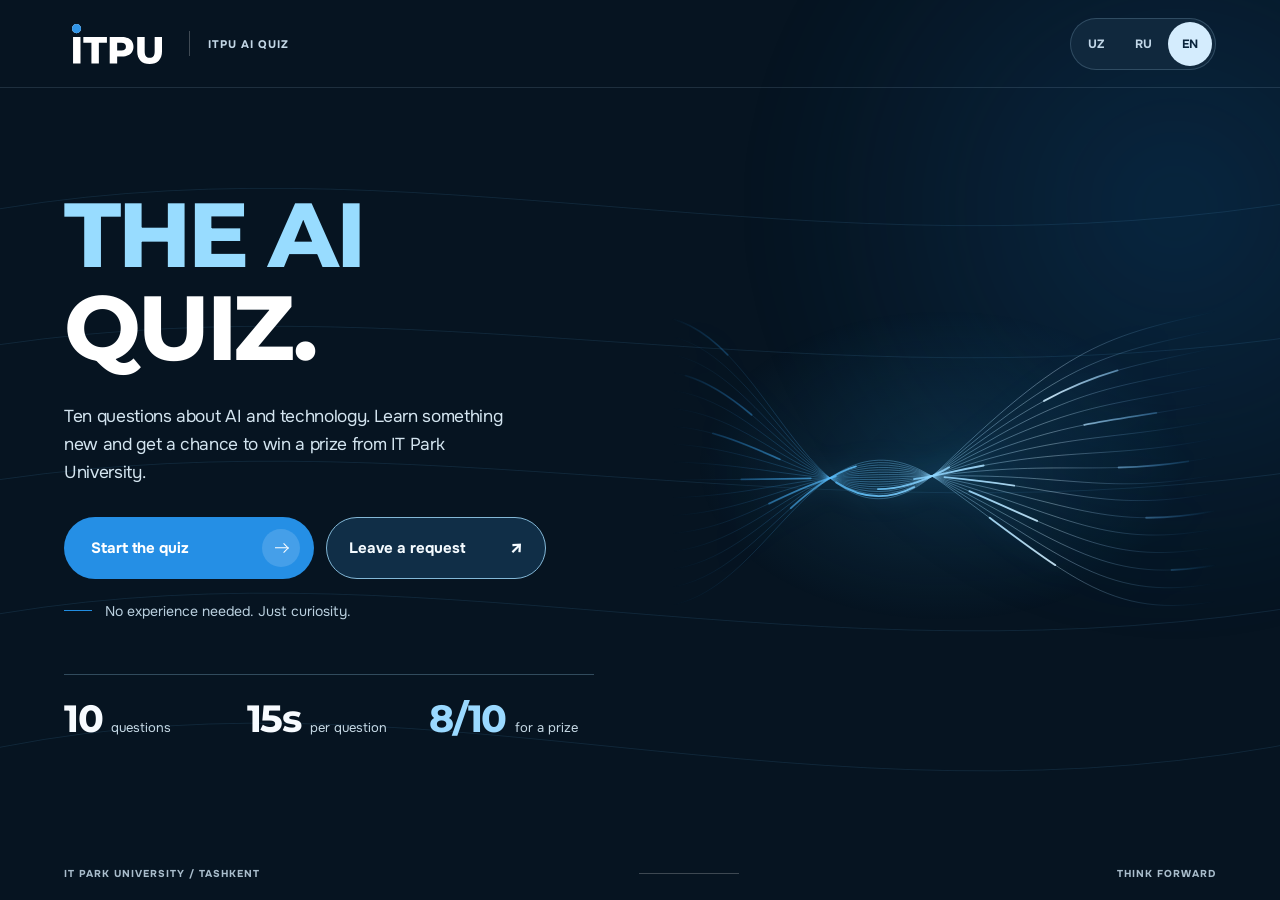
==== commit b166d267: "Reduce initial payload and background rendering" ====
--- a/index.html
+++ b/index.html
@@ -4,13 +4,13 @@
   <meta charset="UTF-8">
   <meta name="viewport" content="width=device-width,initial-scale=1,viewport-fit=cover">
   <meta name="theme-color" content="#091421">
-  <meta name="description" content="ITPU AI Quiz — десять вопросов на логику и критическое мышление от IT Park University.">
+  <meta name="description" content="ITPU AI Quiz — десять вопросов об AI от IT Park University.">
   <meta property="og:title" content="ITPU AI Quiz — Your AI Instinct">
-  <meta property="og:description" content="10 questions · 10 seconds each · IT Park University">
+  <meta property="og:description" content="10 questions · 15 seconds each · IT Park University">
   <link rel="icon" href="assets/favicon.svg" type="image/svg+xml">
-  <link rel="preload" href="assets/onest.ttf" as="font" type="font/ttf" crossorigin>
-  <link rel="preload" href="assets/montserrat.ttf" as="font" type="font/ttf" crossorigin>
-  <link rel="stylesheet" href="styles.css?v=20261111c">
+  <link rel="preload" href="assets/onest.woff2" as="font" type="font/woff2" crossorigin>
+  <link rel="preload" href="assets/montserrat.woff2" as="font" type="font/woff2" crossorigin>
+  <link rel="stylesheet" href="styles.css?v=20261111d">
   <title>ITPU AI Quiz — IT Park University</title>
 </head>
 <body data-stage="intro">
@@ -28,7 +28,7 @@
   <div class="toast" id="toast" role="status" aria-live="polite"></div>
   <dialog id="privacy-dialog" class="privacy-dialog" aria-labelledby="privacy-title"><button id="privacy-close" class="privacy-close" type="button" aria-label="Close"><span aria-hidden="true"></span></button><span class="eyebrow">ITPU / PRIVACY</span><h2 id="privacy-title"></h2><p id="privacy-copy"></p><a id="privacy-link" href="https://itpu.uz/privacy" target="_blank" rel="noopener noreferrer"></a></dialog>
   <iframe hidden name="itpu-post-target" title="Registration transport" tabindex="-1"></iframe>
-  <script src="config.js?v=20261111c"></script><script src="copy.js?v=20261111c"></script><script src="questions.js?v=20261111c"></script>
-  <script src="app.js?v=20261111c"></script>
+  <script src="config.js?v=20261111d"></script><script src="copy.js?v=20261111d"></script><script src="questions.js?v=20261111d"></script>
+  <script src="app.js?v=20261111d"></script>
 </body>
 </html>
--- a/styles.css
+++ b/styles.css
@@ -1,4 +1,4 @@
-@font-face{font-family:Montserrat;src:url('assets/montserrat.ttf') format('truetype');font-weight:100 900;font-style:normal;font-display:swap}
+@font-face{font-family:Montserrat;src:url('assets/montserrat.woff2') format('woff2');font-weight:100 900;font-style:normal;font-display:swap}
 :root{--night:#091421;--night2:#0d2136;--blue:#3095e8;--sky:#75c1ff;--paper:#f6f9fc;--ink:#14283d;--muted:#78889a;--gap:clamp(22px,5.5vw,91px);--ease:cubic-bezier(.22,1,.36,1);font-family:Montserrat,Arial,sans-serif}
 *,:before,:after{box-sizing:border-box}
 html{min-height:100%;scroll-behavior:smooth}
@@ -214,7 +214,7 @@
 body.motion-paused .signal path,body.motion-paused .atmosphere__aura{animation-play-state:paused}
 @media(max-width:850px){.form-aside{display:none}}
 /* ITPU / a living signal, with an editorial typographic rhythm. */
-@font-face{font-family:Onest;src:url('assets/onest.ttf') format('truetype');font-weight:100 900;font-style:normal;font-display:swap}
+@font-face{font-family:Onest;src:url('assets/onest.woff2') format('woff2');font-weight:100 900;font-style:normal;font-display:swap}
 :root{font-family:Onest,Montserrat,sans-serif;--ease:cubic-bezier(.16,1,.3,1)}
 .hero h1,.question-side h1,.form-panel h1,.ready h1,.result-main h1,.result-card h2,.registration-paused h1{font-family:Montserrat,sans-serif}
 .site-header{padding-block:16px}.brand-caption{font-family:Onest,sans-serif;letter-spacing:.09em}
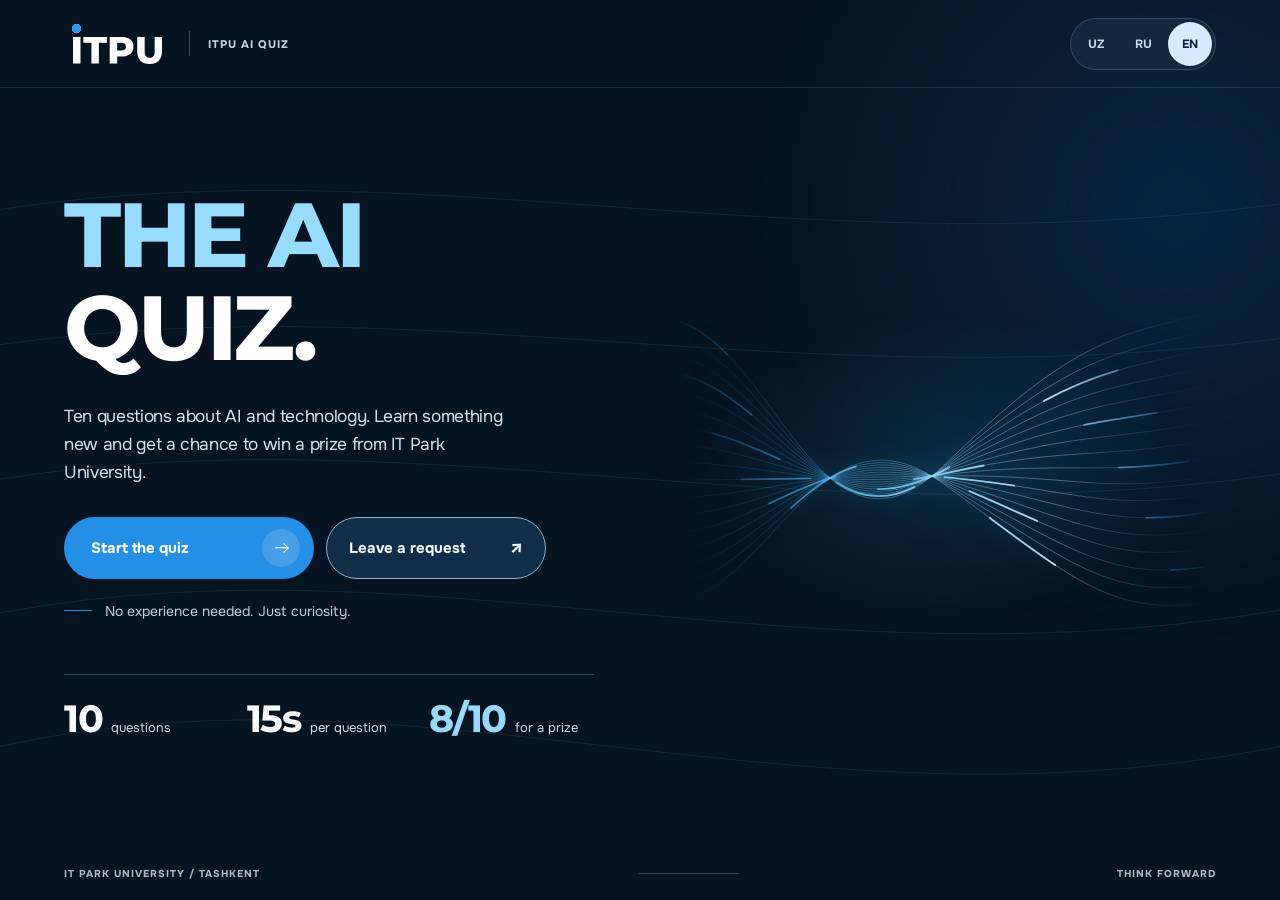
==== commit c116ef46: "Add advanced AI questions with session continuity" ====
--- a/index.html
+++ b/index.html
@@ -10,7 +10,7 @@
   <link rel="icon" href="assets/favicon.svg" type="image/svg+xml">
   <link rel="preload" href="assets/onest.woff2" as="font" type="font/woff2" crossorigin>
   <link rel="preload" href="assets/montserrat.woff2" as="font" type="font/woff2" crossorigin>
-  <link rel="stylesheet" href="styles.css?v=20261111d">
+  <link rel="stylesheet" href="styles.css?v=20261111e">
   <title>ITPU AI Quiz — IT Park University</title>
 </head>
 <body data-stage="intro">
@@ -28,7 +28,7 @@
   <div class="toast" id="toast" role="status" aria-live="polite"></div>
   <dialog id="privacy-dialog" class="privacy-dialog" aria-labelledby="privacy-title"><button id="privacy-close" class="privacy-close" type="button" aria-label="Close"><span aria-hidden="true"></span></button><span class="eyebrow">ITPU / PRIVACY</span><h2 id="privacy-title"></h2><p id="privacy-copy"></p><a id="privacy-link" href="https://itpu.uz/privacy" target="_blank" rel="noopener noreferrer"></a></dialog>
   <iframe hidden name="itpu-post-target" title="Registration transport" tabindex="-1"></iframe>
-  <script src="config.js?v=20261111d"></script><script src="copy.js?v=20261111d"></script><script src="questions.js?v=20261111d"></script>
-  <script src="app.js?v=20261111d"></script>
+  <script src="config.js?v=20261111e"></script><script src="copy.js?v=20261111e"></script><script src="questions.js?v=20261111e"></script><script src="legacy-questions.js?v=20261111e"></script>
+  <script src="app.js?v=20261111e"></script>
 </body>
 </html>
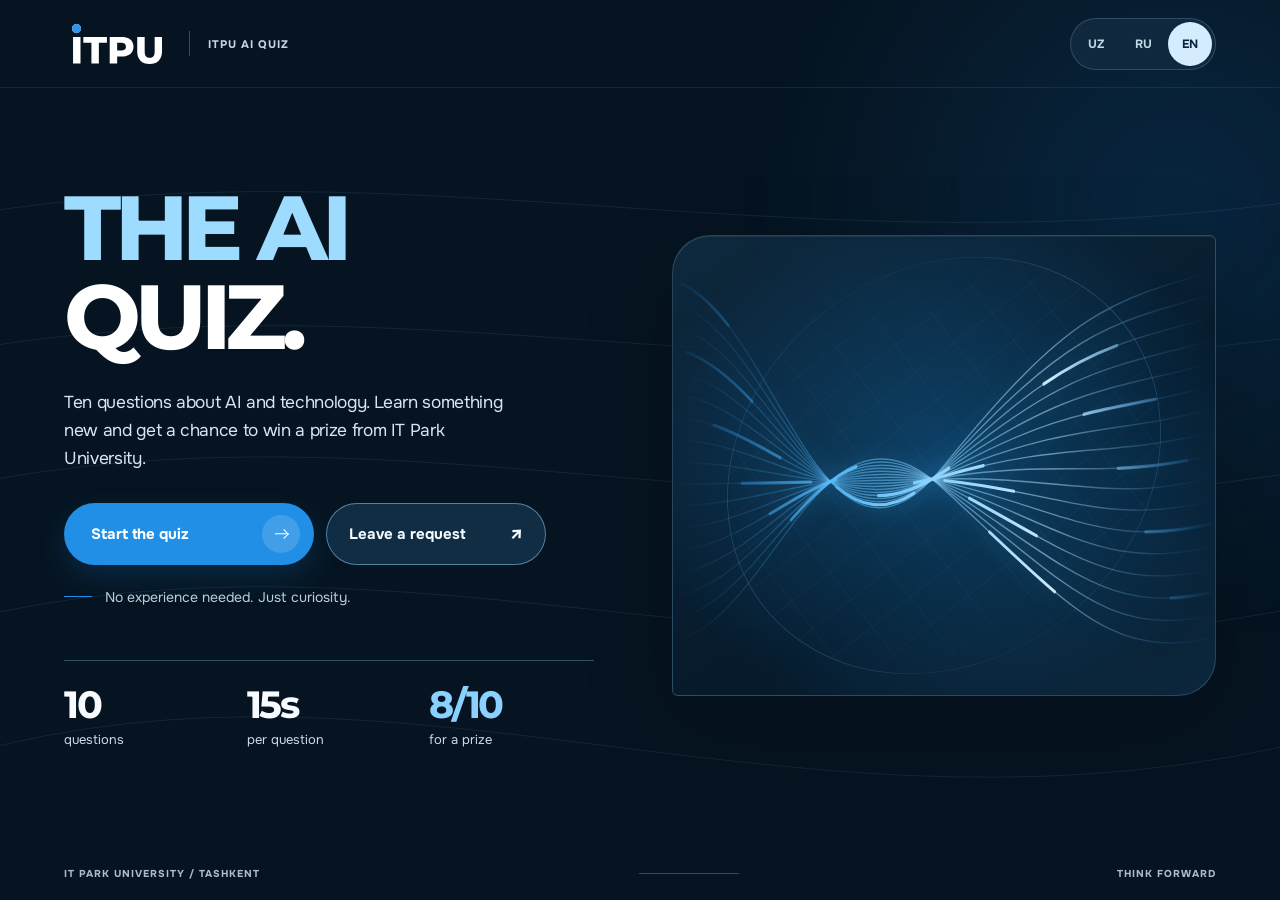
==== commit 64132f82: "Refine ITPU quiz visual experience" ====
--- a/index.html
+++ b/index.html
@@ -10,7 +10,7 @@
   <link rel="icon" href="assets/favicon.svg" type="image/svg+xml">
   <link rel="preload" href="assets/onest.woff2" as="font" type="font/woff2" crossorigin>
   <link rel="preload" href="assets/montserrat.woff2" as="font" type="font/woff2" crossorigin>
-  <link rel="stylesheet" href="styles.css?v=20261111e">
+  <link rel="stylesheet" href="styles.css?v=20261111f">
   <title>ITPU AI Quiz — IT Park University</title>
 </head>
 <body data-stage="intro">
@@ -29,6 +29,8 @@
   <dialog id="privacy-dialog" class="privacy-dialog" aria-labelledby="privacy-title"><button id="privacy-close" class="privacy-close" type="button" aria-label="Close"><span aria-hidden="true"></span></button><span class="eyebrow">ITPU / PRIVACY</span><h2 id="privacy-title"></h2><p id="privacy-copy"></p><a id="privacy-link" href="https://itpu.uz/privacy" target="_blank" rel="noopener noreferrer"></a></dialog>
   <iframe hidden name="itpu-post-target" title="Registration transport" tabindex="-1"></iframe>
   <script src="config.js?v=20261111e"></script><script src="copy.js?v=20261111e"></script><script src="questions.js?v=20261111e"></script><script src="legacy-questions.js?v=20261111e"></script>
-  <script src="app.js?v=20261111e"></script>
+  <script src="app.js?v=20261111f"></script>
 </body>
 </html>
+
+
--- a/styles.css
+++ b/styles.css
@@ -359,3 +359,31 @@
 .answer,.age-options span,.main-button,.contact-link{will-change:auto}
 @media(max-width:550px){.hero-actions{display:grid;grid-template-columns:1fr;gap:10px}.hero-actions .main-button,.hero-actions .contact-link{width:100%;min-width:0;min-height:58px}.grade-options{grid-template-columns:repeat(3,minmax(0,1fr))}.grade-options span{font-size:13px;padding-inline:4px}}
 @media(prefers-reduced-motion:reduce){.screen.enter .ready-facts span{animation:none}.contact-link:hover{transform:none}}
+
+/* ITPU event identity: a continuous signal across the experience. */
+:root{--blue:#208ee5;--sky:#8bd1ff}
+body[data-stage='intro']{background:#061421}
+body[data-stage='intro'] .site-header{border-bottom:1px solid #9dd8ff1a}
+.hero h1{letter-spacing:-.065em;line-height:.98}
+.hero h1 span:first-child{color:#9ddcff}
+.hero-lead{color:#d5e6f2}
+.hero-visual{isolation:isolate;overflow:hidden;border:1px solid #9ddcff36;border-radius:clamp(22px,3vw,42px) 6px clamp(22px,3vw,42px) 6px;background:linear-gradient(145deg,#102c42d9,#071b2cdc 60%,#0d2940e8);box-shadow:inset 0 1px #e2f6ff12,0 28px 90px #0003}
+.hero-visual:before{inset:-20%;border-radius:0;background:radial-gradient(ellipse at center,#198fe35a,transparent 58%);animation:signal-halo 9s ease-in-out infinite alternate}
+.hero-visual:after{content:'';display:block;position:absolute;inset:0;z-index:-1;pointer-events:none;background-image:linear-gradient(#9bd7ff0b 1px,transparent 1px),linear-gradient(90deg,#9bd7ff0b 1px,transparent 1px);background-size:48px 48px;mask-image:linear-gradient(110deg,transparent,#000 25%,#000 75%,transparent)}
+.signal{width:115%;height:auto;max-width:none;filter:drop-shadow(0 0 12px #43baff66)}
+.signal .signal-base{stroke-width:1.25;opacity:.5}.signal .signal-trace{stroke-width:2.8;opacity:.95;animation-duration:7.5s}
+.hero-stats{padding-top:20px;border-color:#95d6ff50}.stat{flex-direction:column;gap:4px}.stat strong{letter-spacing:-.06em}.stat span{color:#c6dce9}
+.main-button{background:#218fe6;box-shadow:0 12px 30px #1683d231}.button-arrow{transition:transform .3s var(--ease),background .3s}.main-button:hover .button-arrow{transform:translateX(3px);background:#ffffff40}.main-button:active{transform:scale(.975)}
+.contact-link{background:#102d43;border-color:#86c3e691}.contact-link span{transition:transform .3s var(--ease)}.contact-link:hover span{transform:translate(3px,-3px)}
+.form-shell,.contact-shell{border-color:#cbdfea;box-shadow:0 28px 80px #143a5b1c}.form-panel h1,.contact-content h1{letter-spacing:-.045em}.field input{min-height:54px}.age-options span{border-radius:11px}.age-options input:checked+span{box-shadow:inset 0 0 0 1px #147fca}
+.answer{border-radius:14px;box-shadow:0 5px 18px #1744680b}.answer-key{border-radius:10px;background:#f3f8fc}.answer:active:not(:disabled){transform:scale(.985)}.answer.selected .answer-key{background:#ffffff24}
+.progress{height:5px}.progress span{background:linear-gradient(90deg,#1888de,#70cfff)}
+.ready-new{position:relative}.ready-facts{border-color:#86c9ed55}.ready-facts b{color:#9cddff}
+.result-card{border-color:#a4ddff55;background:linear-gradient(145deg,#184463,#0a2033 75%)}
+@media(max-width:850px){.hero-visual{height:auto;min-height:0;aspect-ratio:2.75;margin-top:24px}.signal{width:105%;height:auto}.hero-copy{padding-top:22px}}
+@media(max-width:550px){.hero h1{letter-spacing:-.055em;line-height:1.02}.hero-visual{aspect-ratio:2.6;margin-top:24px;border-radius:20px 4px 20px 4px}.hero-stats{margin-top:24px}.stat{gap:5px}.site-footer{white-space:normal;line-height:1.4}.form-panel,.contact-shell{border-radius:16px}.answer{border-radius:12px}}
+@media(prefers-reduced-motion:reduce){.hero-visual:before,.signal .signal-trace{animation:none!important}.button-arrow,.contact-link span{transition:none}.main-button:hover .button-arrow,.contact-link:hover span{transform:none}}
+
+.hero-visual .signal{width:100%;height:100%}
+
+.hero-visual .signal{position:absolute;inset:0;width:100%;height:100%}
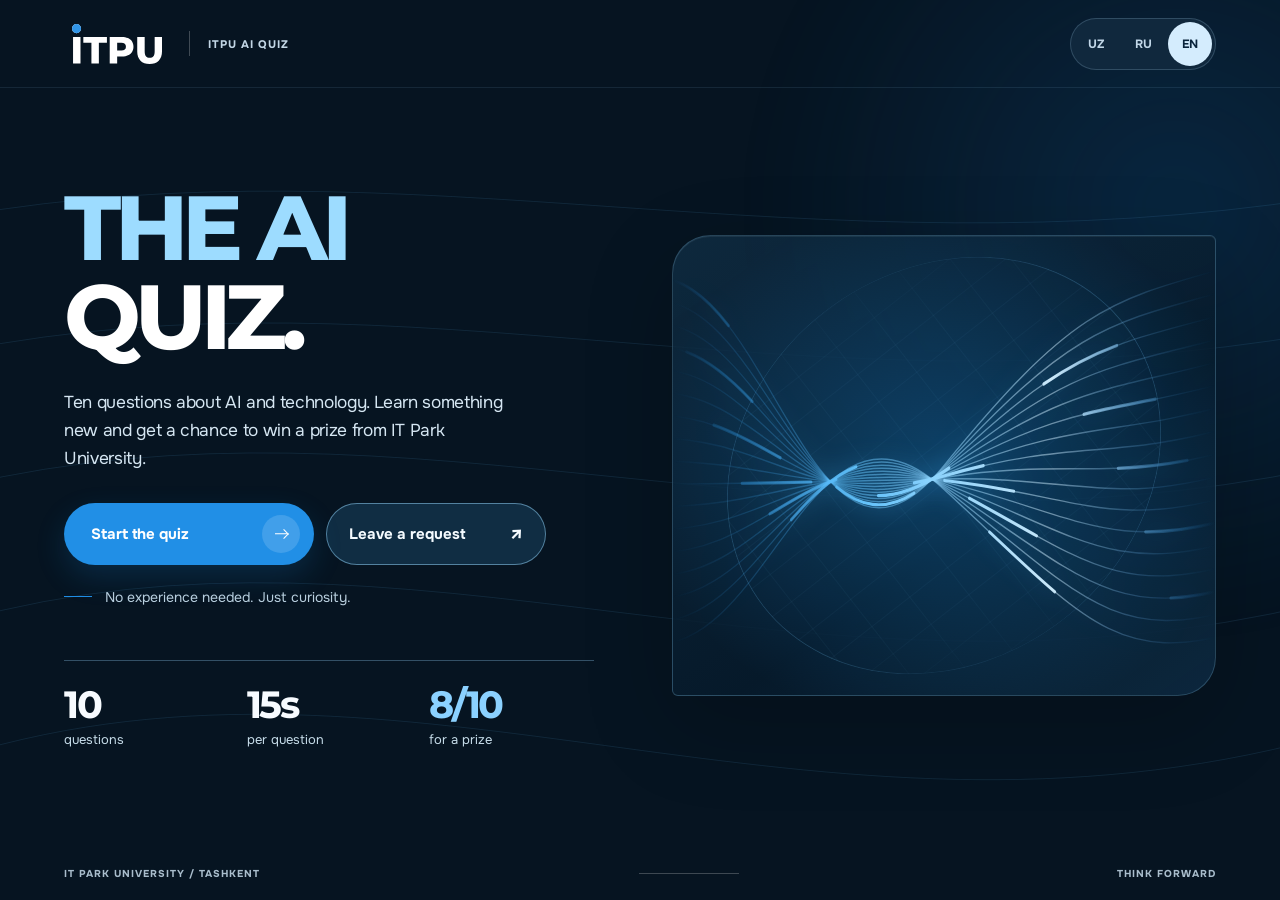
==== commit 5b60ae8b: "Reduce font downloads for quiz" ====
--- a/index.html
+++ b/index.html
@@ -8,9 +8,9 @@
   <meta property="og:title" content="ITPU AI Quiz — Your AI Instinct">
   <meta property="og:description" content="10 questions · 15 seconds each · IT Park University">
   <link rel="icon" href="assets/favicon.svg" type="image/svg+xml">
-  <link rel="preload" href="assets/onest.woff2" as="font" type="font/woff2" crossorigin>
-  <link rel="preload" href="assets/montserrat.woff2" as="font" type="font/woff2" crossorigin>
-  <link rel="stylesheet" href="styles.css?v=20261111f">
+  <link rel="preload" href="assets/onest-latin-cyrillic.woff2" as="font" type="font/woff2" crossorigin>
+  <link rel="preload" href="assets/montserrat-latin-cyrillic.woff2" as="font" type="font/woff2" crossorigin>
+  <link rel="stylesheet" href="styles.css?v=20261111g">
   <title>ITPU AI Quiz — IT Park University</title>
 </head>
 <body data-stage="intro">
--- a/styles.css
+++ b/styles.css
@@ -1,4 +1,4 @@
-@font-face{font-family:Montserrat;src:url('assets/montserrat.woff2') format('woff2');font-weight:100 900;font-style:normal;font-display:swap}
+@font-face{font-family:Montserrat;src:url('assets/montserrat-latin-cyrillic.woff2') format('woff2');font-weight:100 900;font-style:normal;font-display:swap}
 :root{--night:#091421;--night2:#0d2136;--blue:#3095e8;--sky:#75c1ff;--paper:#f6f9fc;--ink:#14283d;--muted:#78889a;--gap:clamp(22px,5.5vw,91px);--ease:cubic-bezier(.22,1,.36,1);font-family:Montserrat,Arial,sans-serif}
 *,:before,:after{box-sizing:border-box}
 html{min-height:100%;scroll-behavior:smooth}
@@ -214,7 +214,7 @@
 body.motion-paused .signal path,body.motion-paused .atmosphere__aura{animation-play-state:paused}
 @media(max-width:850px){.form-aside{display:none}}
 /* ITPU / a living signal, with an editorial typographic rhythm. */
-@font-face{font-family:Onest;src:url('assets/onest.woff2') format('woff2');font-weight:100 900;font-style:normal;font-display:swap}
+@font-face{font-family:Onest;src:url('assets/onest-latin-cyrillic.woff2') format('woff2');font-weight:100 900;font-style:normal;font-display:swap}
 :root{font-family:Onest,Montserrat,sans-serif;--ease:cubic-bezier(.16,1,.3,1)}
 .hero h1,.question-side h1,.form-panel h1,.ready h1,.result-main h1,.result-card h2,.registration-paused h1{font-family:Montserrat,sans-serif}
 .site-header{padding-block:16px}.brand-caption{font-family:Onest,sans-serif;letter-spacing:.09em}
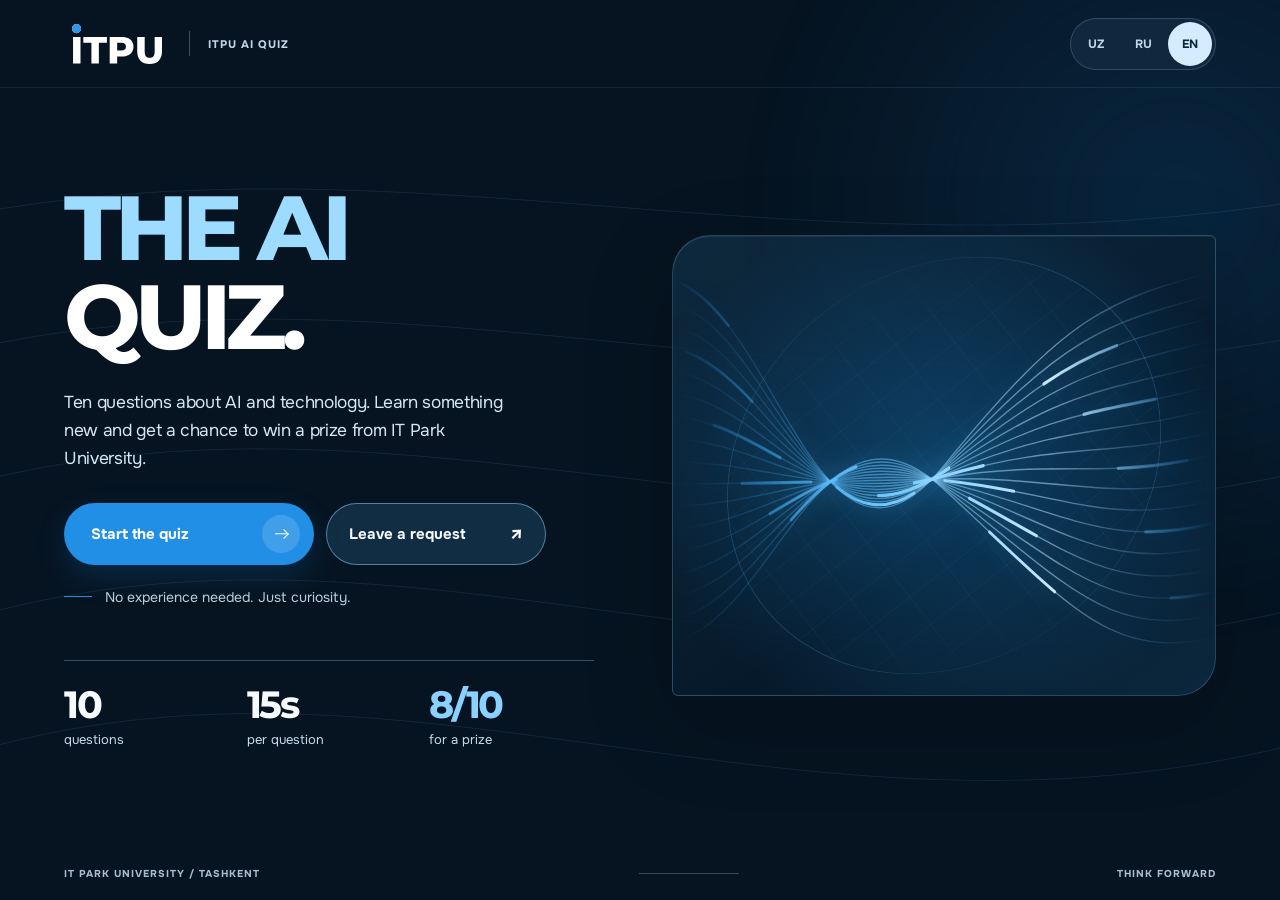
==== commit 19aad34a: "Connect quiz to durable backend" ====
--- a/index.html
+++ b/index.html
@@ -29,7 +29,7 @@
   <dialog id="privacy-dialog" class="privacy-dialog" aria-labelledby="privacy-title"><button id="privacy-close" class="privacy-close" type="button" aria-label="Close"><span aria-hidden="true"></span></button><span class="eyebrow">ITPU / PRIVACY</span><h2 id="privacy-title"></h2><p id="privacy-copy"></p><a id="privacy-link" href="https://itpu.uz/privacy" target="_blank" rel="noopener noreferrer"></a></dialog>
   <iframe hidden name="itpu-post-target" title="Registration transport" tabindex="-1"></iframe>
   <script src="config.js?v=20261111e"></script><script src="copy.js?v=20261111e"></script><script src="questions.js?v=20261111e"></script><script src="legacy-questions.js?v=20261111e"></script>
-  <script src="app.js?v=20261111f"></script>
+  <script src="app.js?v=20261111h"></script>
 </body>
 </html>
 
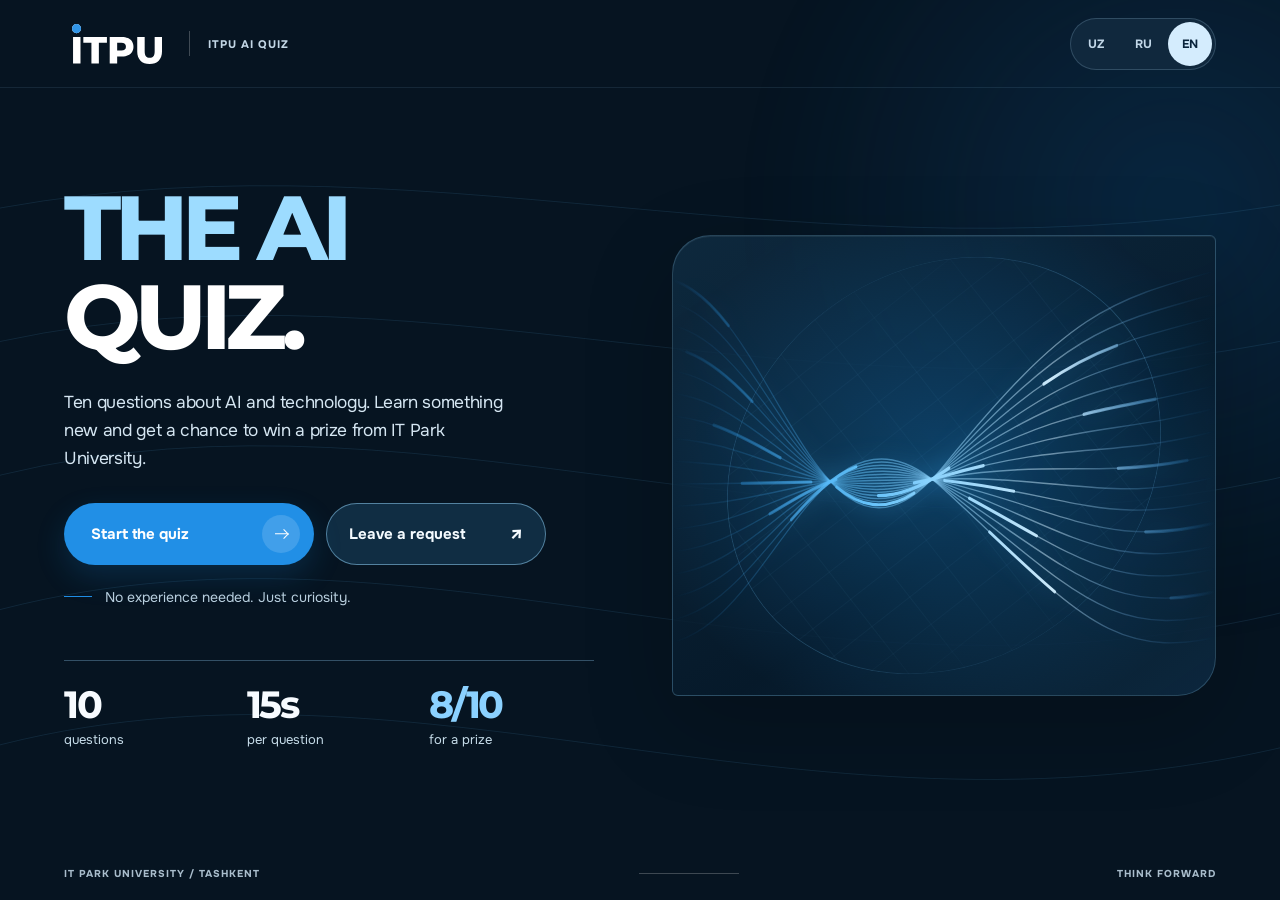
==== commit e32eb6d4: "Rotate quiz bank with session compatibility" ====
--- a/index.html
+++ b/index.html
@@ -28,8 +28,8 @@
   <div class="toast" id="toast" role="status" aria-live="polite"></div>
   <dialog id="privacy-dialog" class="privacy-dialog" aria-labelledby="privacy-title"><button id="privacy-close" class="privacy-close" type="button" aria-label="Close"><span aria-hidden="true"></span></button><span class="eyebrow">ITPU / PRIVACY</span><h2 id="privacy-title"></h2><p id="privacy-copy"></p><a id="privacy-link" href="https://itpu.uz/privacy" target="_blank" rel="noopener noreferrer"></a></dialog>
   <iframe hidden name="itpu-post-target" title="Registration transport" tabindex="-1"></iframe>
-  <script src="config.js?v=20261111e"></script><script src="copy.js?v=20261111e"></script><script src="questions.js?v=20261111e"></script><script src="legacy-questions.js?v=20261111e"></script>
-  <script src="app.js?v=20261111h"></script>
+  <script src="config.js?v=20261111e"></script><script src="copy.js?v=20261111e"></script><script src="questions.js?v=20261111i"></script><script src="legacy-questions.js?v=20261111e"></script><script src="advanced-questions.js?v=20261111i"></script>
+  <script src="app.js?v=20261111i"></script>
 </body>
 </html>
 
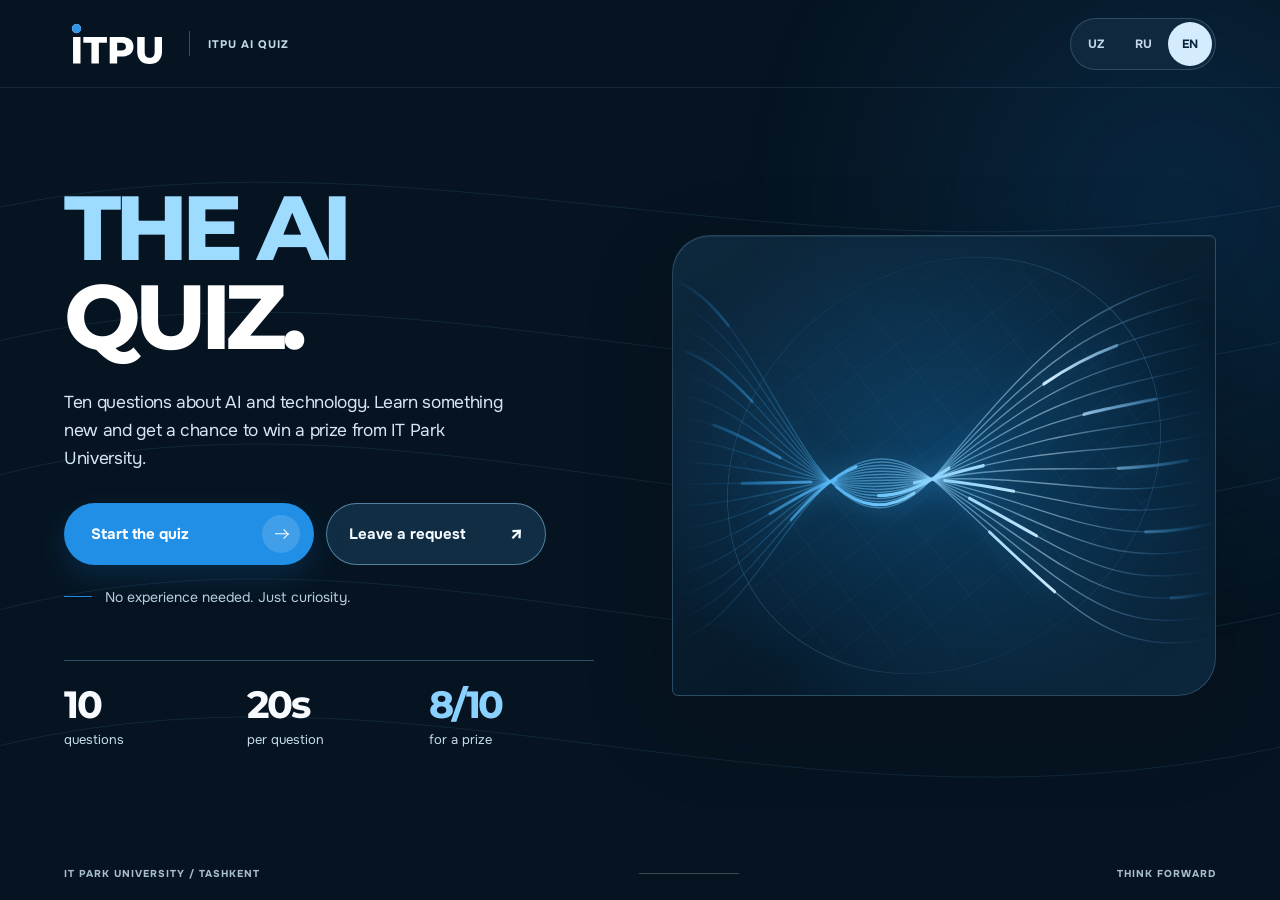
==== commit b8d8ee8c: "Allow twenty seconds and named contact requests" ====
--- a/index.html
+++ b/index.html
@@ -6,11 +6,11 @@
   <meta name="theme-color" content="#091421">
   <meta name="description" content="ITPU AI Quiz — десять вопросов об AI от IT Park University.">
   <meta property="og:title" content="ITPU AI Quiz — Your AI Instinct">
-  <meta property="og:description" content="10 questions · 15 seconds each · IT Park University">
+  <meta property="og:description" content="10 questions · 20 seconds each · IT Park University">
   <link rel="icon" href="assets/favicon.svg" type="image/svg+xml">
   <link rel="preload" href="assets/onest-latin-cyrillic.woff2" as="font" type="font/woff2" crossorigin>
   <link rel="preload" href="assets/montserrat-latin-cyrillic.woff2" as="font" type="font/woff2" crossorigin>
-  <link rel="stylesheet" href="styles.css?v=20261111g">
+  <link rel="stylesheet" href="styles.css?v=20261112a">
   <title>ITPU AI Quiz — IT Park University</title>
 </head>
 <body data-stage="intro">
@@ -28,8 +28,8 @@
   <div class="toast" id="toast" role="status" aria-live="polite"></div>
   <dialog id="privacy-dialog" class="privacy-dialog" aria-labelledby="privacy-title"><button id="privacy-close" class="privacy-close" type="button" aria-label="Close"><span aria-hidden="true"></span></button><span class="eyebrow">ITPU / PRIVACY</span><h2 id="privacy-title"></h2><p id="privacy-copy"></p><a id="privacy-link" href="https://itpu.uz/privacy" target="_blank" rel="noopener noreferrer"></a></dialog>
   <iframe hidden name="itpu-post-target" title="Registration transport" tabindex="-1"></iframe>
-  <script src="config.js?v=20261111e"></script><script src="copy.js?v=20261111e"></script><script src="questions.js?v=20261111i"></script><script src="legacy-questions.js?v=20261111e"></script><script src="advanced-questions.js?v=20261111i"></script>
-  <script src="app.js?v=20261111i"></script>
+  <script src="config.js?v=20261112a"></script><script src="copy.js?v=20261112a"></script><script src="questions.js?v=20261111i"></script><script src="legacy-questions.js?v=20261111e"></script><script src="advanced-questions.js?v=20261111i"></script>
+  <script src="app.js?v=20261112a"></script>
 </body>
 </html>
 
--- a/styles.css
+++ b/styles.css
@@ -387,3 +387,6 @@
 .hero-visual .signal{width:100%;height:100%}
 
 .hero-visual .signal{position:absolute;inset:0;width:100%;height:100%}
+
+.contact-names{display:grid;grid-template-columns:repeat(2,minmax(0,1fr));gap:14px;margin-bottom:22px}
+@media(max-width:550px){.contact-names{grid-template-columns:1fr;gap:16px}}
